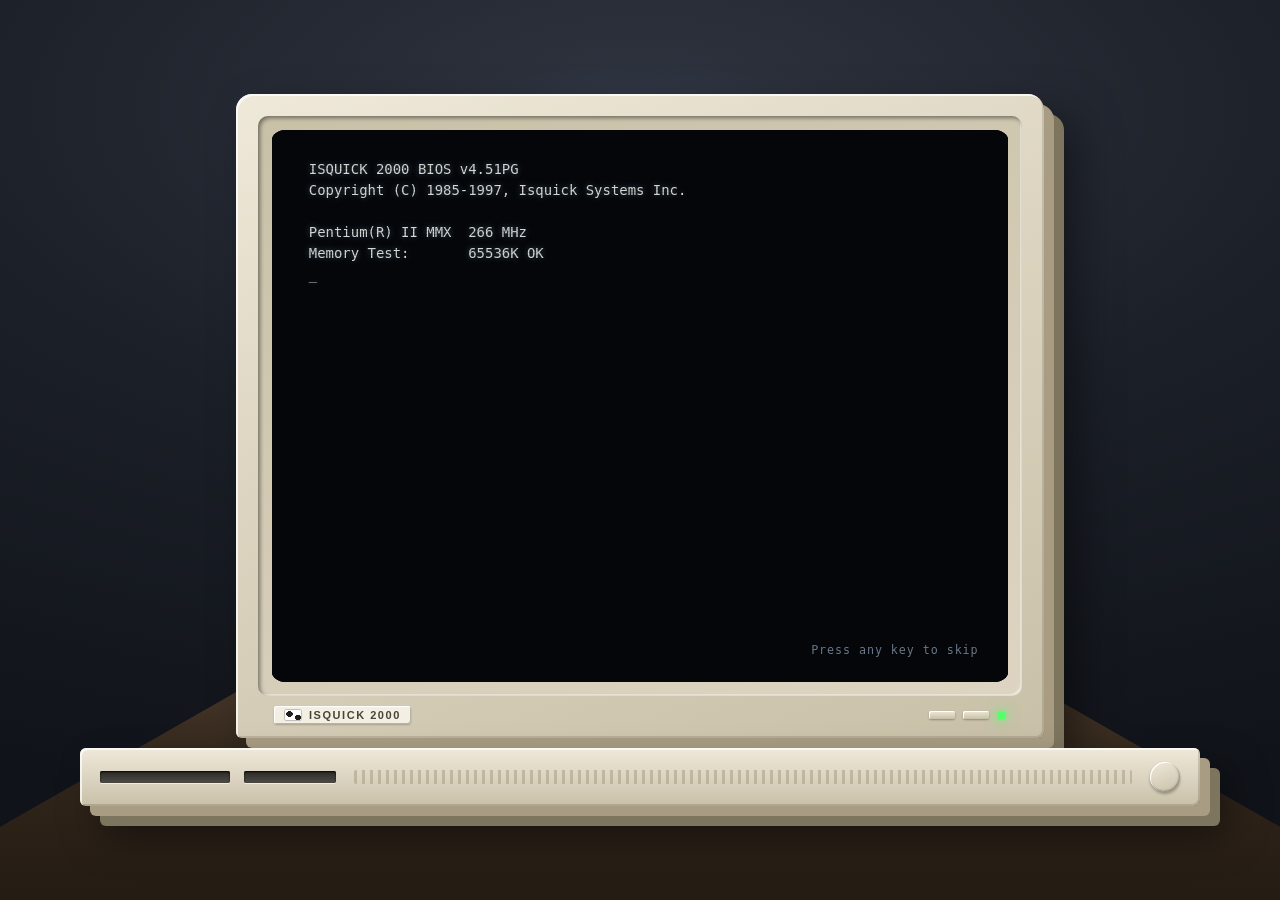
==== index.html @ 5dd4feb3 "Restyle Hampster Dance to match the 1998 GeoCities original Swap the neon stage for a white Times-he" ====
<!DOCTYPE html>
<html lang="en-US">
<head>
<meta charset="UTF-8">
<meta name="viewport" content="width=device-width, initial-scale=1">
<title>David Isquick</title>
<meta name="description" content="David Isquick — product marketing leader across AI, developer platforms, and enterprise SaaS, and founder of Muttgrams. Resume, portfolio, and contact.">

<link rel="canonical" href="https://www.davidisquick.com/" />
<link rel="icon" href="data:image/svg+xml,<svg xmlns='http://www.w3.org/2000/svg' viewBox='0 0 32 32'><rect width='32' height='32' fill='%23008080'/><rect x='4' y='6' width='24' height='16' rx='1' fill='%23ded9ca'/><rect x='6' y='8' width='20' height='12' fill='%232a6fb0'/><rect x='12' y='23' width='8' height='3' fill='%23ded9ca'/></svg>">

<meta property="og:type" content="website" />
<meta property="og:title" content="David Isquick" />
<meta property="og:description" content="Product marketing leader across AI, developer platforms, and enterprise SaaS, and founder of Muttgrams." />
<meta property="og:url" content="https://www.davidisquick.com/" />
<meta property="og:site_name" content="David Isquick" />
<meta property="og:image" content="https://www.davidisquick.com/opengraph.jpg" />
<meta property="og:locale" content="en_US" />

<link rel="stylesheet" href="retro.css">

<script async src="https://www.googletagmanager.com/gtag/js?id=G-Y3Y4WD82JZ"></script>
<script>
  window.dataLayer = window.dataLayer || [];
  function gtag(){dataLayer.push(arguments);}
  gtag('js', new Date());
  gtag('config', 'G-Y3Y4WD82JZ');
</script>
</head>
<body data-page="home">

<h1 class="visually-hidden">David Isquick — product marketing leader</h1>

<noscript>
	<div class="noscript">
		<h2>David Isquick</h2>
		<p>I&#8217;m a product marketing leader working across AI, developer platforms, and enterprise SaaS.
		I&#8217;m currently Principal Product Marketer at <a href="https://mintlify.com">Mintlify</a>.</p>
		<p>I&#8217;m also the founder of Edira LLC and the maker of
		<a href="https://muttgrams.com">Muttgrams</a>, an iOS app that sends you a daily photo from your dog
		and texts you back in their voice &#8212;
		<a href="https://apps.apple.com/us/app/muttgrams/id6759312419">free on the App Store</a>.</p>
		<p><a href="resume.pdf">Read my resume (PDF)</a> &middot; <a href="portfolio.html">See my portfolio</a></p>
		<p>Find me on
			<a href="https://www.linkedin.com/in/davidisquick">LinkedIn</a>,
			<a href="https://github.com/isquick82">GitHub</a>,
			<a href="https://twitter.com/isquick">Twitter</a>, and
			<a href="https://stackoverflow.com/users/1480751/david-isquick">Stack&nbsp;Overflow</a>.</p>
		<p>The interactive version of this site needs JavaScript.</p>
	</div>
</noscript>

<div class="scene">
	<div class="rig">
		<div class="monitor">
			<div class="monitor__bezel">
				<div class="screen">

					<section class="layer boot" id="boot" aria-label="System startup">
						<pre class="boot__text" id="boot-text"></pre>
						<p class="boot__skip">Press any key to skip</p>
					</section>

					<section class="layer splash" id="splash" hidden aria-label="Loading">
						<p class="splash__logo">Isquick<span>96</span></p>
						<p class="splash__sub">Product Marketing Edition</p>
						<div class="splash__bar"><div class="splash__fill" id="splash-fill"></div></div>
					</section>

					<section class="layer desktop" id="desktop" hidden aria-label="Desktop"></section>

					<div class="crt" aria-hidden="true"></div>
				</div>
			</div>

			<div class="monitor__chin">
				<span class="badge"><span class="badge__cow" aria-hidden="true"></span>Isquick 2000</span>
				<span class="knobs" aria-hidden="true">
					<span class="knob"></span>
					<span class="knob"></span>
					<span class="led"></span>
				</span>
			</div>
		</div>

		<div class="case" aria-hidden="true">
			<span class="drives">
				<span class="slot slot--cd"></span>
				<span class="slot slot--floppy"></span>
			</span>
			<span class="vents"></span>
			<span class="power-btn"></span>
		</div>
	</div>
</div>

<!-- ---------- desktop icons ---------- -->
<ul id="icons-source" hidden>
	<li data-icon="computer" data-label="My Computer" data-window="mycomputer"></li>
	<li data-icon="pdf" data-label="Resume.pdf" data-window="resume"></li>
	<li data-icon="case" data-label="Portfolio" data-href="portfolio.html"></li>
	<li data-icon="paw" data-label="Muttgrams" data-window="muttgrams"></li>
	<li data-icon="hamster" data-label="Hampster Dance" data-window="hamsterdance"></li>
	<li data-icon="doc" data-label="About Me" data-window="about"></li>
	<li data-icon="globe" data-label="Find Me Online" data-window="contact"></li>
	<li data-icon="bin" data-label="Recycle Bin" data-window="bin"></li>
</ul>

<!-- ---------- start menu ---------- -->
<ul id="startmenu-source" hidden>
	<li data-icon="pdf" data-label="Resume" data-window="resume"></li>
	<li data-icon="case" data-label="Portfolio" data-href="portfolio.html"></li>
	<li data-icon="paw" data-label="Muttgrams" data-window="muttgrams"></li>
	<li data-icon="hamster" data-label="Hampster Dance" data-window="hamsterdance"></li>
	<li data-icon="doc" data-label="About Me" data-window="about"></li>
	<li data-icon="globe" data-label="Find Me Online" data-window="contact"></li>
	<li data-icon="floppy" data-label="Download Resume (PDF)" data-href="resume.pdf" data-external></li>
	<li data-icon="paw" data-label="Muttgrams (App Store)" data-href="https://apps.apple.com/us/app/muttgrams/id6759312419" data-external></li>
</ul>

<!-- ---------- window contents ---------- -->
<div id="windows-source" hidden>

	<article data-id="about" data-title="About Me" data-icon="doc" data-open
	         data-menu="File|Edit|View|Help" data-status="Ready|1 author"
	         data-w="520" data-h="500" data-x="150" data-y="34">
		<h2>Hi, I&#8217;m David Isquick.</h2>
		<p class="kicker">Product marketing leader</p>
		<p class="lede">I build go-to-market strategy for AI, developer platforms, and enterprise SaaS &#8212;
		positioning, launches, pricing narratives, and the sales motion that carries them.</p>
		<p>Right now I&#8217;m Principal Product Marketer at <a href="https://mintlify.com">Mintlify</a>.
		Before that I led product marketing for Creator and AI at Roblox, built the PMM team at
		<a href="https://www.apollographql.com">Apollo GraphQL</a>, and ran developer and product marketing
		at Optimizely and Facebook.</p>
		<p>I&#8217;m also the founder of Edira LLC, where I built and shipped
		<a href="https://muttgrams.com" target="_blank" rel="noopener">Muttgrams</a> &#8212; an iOS app that
		sends you a daily photo from your dog and texts you back in their voice. Open the Muttgrams icon on
		the desktop for the rest of it.</p>
		<p>Twelve-plus years in, the through line is the same: make technical products legible to the people
		who buy them, and give the team a repeatable way to ship that story.</p>
		<h3>Start here</h3>
		<ul>
			<li><a href="resume.pdf">Resume</a> &#8212; two pages, current as of my move to Mintlify.</li>
			<li><a href="portfolio.html">Portfolio</a> &#8212; the launches and programs behind the bullet points.</li>
			<li><a href="https://apps.apple.com/us/app/muttgrams/id6759312419" target="_blank" rel="noopener">Muttgrams</a>
			&#8212; free on the App Store, and the thing I&#8217;m proudest of shipping alone.</li>
		</ul>
	</article>

	<article data-id="muttgrams" data-title="Muttgrams" data-icon="paw"
	         data-menu="File|Edit|View|Help" data-status="Muttgrams|iOS|Edira LLC"
	         data-w="540" data-h="470" data-x="235" data-y="76">
		<h2>Muttgrams</h2>
		<p class="kicker">Founder &#183; Edira LLC</p>
		<p class="lede">Muttgrams is an iOS app that turns your dog into a text thread. Every day a photo
		&#8220;from&#8221; your pup lands in chat, and whatever you send gets a reply in their voice.</p>
		<div class="toolbar">
			<a class="btn95" href="https://apps.apple.com/us/app/muttgrams/id6759312419" target="_blank" rel="noopener">Download on the App&nbsp;Store</a>
			<a class="btn95" href="https://muttgrams.com" target="_blank" rel="noopener">muttgrams.com</a>
		</div>
		<h3>How it works</h3>
		<ul>
			<li>Add photos of your dog. Your daily Muttgram and the chat replies draw from the pictures you pick.</li>
			<li>Pick their personality &#8212; goofy, chill, sassy, or a mix &#8212; so the messages sound like
			your dog instead of a generic bot.</li>
			<li>Take care of them. Chatting earns treats, toys, and bones you can pass along to your pup.</li>
		</ul>
		<h3>Why I built it</h3>
		<p>Twelve years of marketing other people&#8217;s products left me wanting one of my own end to end,
		so I started Edira LLC and shipped Muttgrams to the App Store in July 2026: the product idea, the app,
		the AI chat, the subscription, and the marketing site. It&#8217;s a Tamagotchi crossed with a chatbot,
		and it is the shortest feedback loop I have ever had between a positioning decision and a real user.</p>
		<p class="note">Free on iPhone and iPad, with an optional Muttgrams Pro subscription.</p>
	</article>

	<article data-id="hamsterdance" data-title="THE HAMPSTER DANCE" data-icon="hamster"
	         data-menu="File|Edit|View|Help" data-status="GeoCities|Heartland/Bluffs/4157|1998"
	         data-w="580" data-h="500" data-x="160" data-y="36" data-plain>
		<div id="hamster-dance" class="hamster-dance" aria-label="The Hampster Dance">
			<div class="hamster-dance__page">
				<h1>THE HAMPSTER DANCE</h1>
				<p class="hamster-dance__rated">SafeSurf Rated All Ages</p>
				<h2>dance the night away</h2>

				<div class="hamster-dance__rows" role="img" aria-label="Rows of dancing cartoon hamsters">
					<p>
						<img src="hampster/anin.gif" alt="HUGO, BRIAN THE HAMSTER, JUSTINA" width="144" height="48"><img src="hampster/anin.gif" alt="TWISTER" width="144" height="48"><img src="hampster/anin.gif" alt="FATTY BOOM BOOM" width="144" height="48">
					</p>
					<p>
						<img src="hampster/hamu.gif" alt="SNOWBALL" width="60" height="70"><img src="hampster/hamu.gif" alt="IZZY" width="60" height="70"><img src="hampster/hamu.gif" alt="BUD" width="60" height="70"><img src="hampster/hamu.gif" alt="QUIRBY" width="60" height="70"><img src="hampster/hamu.gif" alt="TINK" width="60" height="70"><img src="hampster/hamu.gif" alt="NORBY" width="60" height="70"><img src="hampster/hamu.gif" alt="MELONHEAD" width="60" height="70"><img src="hampster/hamu.gif" alt="UNCLE EUGENE" width="60" height="70">
					</p>
					<p>
						<img src="hampster/anin.gif" alt="FIDGET, BONNIE, HENRY HOFFMAN" width="144" height="48"><img src="hampster/anin.gif" alt="BOOTY SCOOTIN, HEIDI" width="144" height="48"><img src="hampster/anin.gif" alt="EVIL FRANSTER" width="144" height="48">
					</p>
					<p>
						<img src="hampster/gerbil.gif" alt="HAMPTON HAMPSTER" width="60" height="70"><img src="hampster/gerbil.gif" alt="WEEZIE" width="60" height="70"><img src="hampster/gerbil.gif" alt="ALEX" width="60" height="70"><img src="hampster/gerbil.gif" alt="KRIS" width="60" height="70"><img src="hampster/gerbil.gif" alt="GUSGUS" width="60" height="70"><img src="hampster/gerbil.gif" alt="GEORGE THE TILTED HAMSTER" width="60" height="70"><img src="hampster/gerbil.gif" alt="SHUSHU" width="60" height="70"><img src="hampster/gerbil.gif" alt="LINKY" width="60" height="70">
					</p>
					<p>
						<img src="hampster/anin.gif" alt="SIR HAMLET, OLGA" width="144" height="48"><img src="hampster/anin.gif" alt="PIGGIE" width="144" height="48"><img src="hampster/anin.gif" alt="RATBOY" width="144" height="48">
					</p>
					<p>
						<img src="hampster/hamwalk.gif" alt="TINKY" width="53" height="74"><img src="hampster/hamwalk.gif" alt="KATIE" width="53" height="74"><img src="hampster/hamwalk.gif" alt="BUBBA" width="53" height="74"><img src="hampster/hamwalk.gif" alt="ERLINE the GRAMMIE HAMSTER" width="53" height="74"><img src="hampster/hamwalk.gif" alt="THUNDERFOOT" width="53" height="74"><img src="hampster/hamwalk.gif" alt="" width="53" height="74"><img src="hampster/hamwalk.gif" alt="" width="53" height="74"><img src="hampster/hamwalk.gif" alt="" width="53" height="74"><img src="hampster/hamwalk.gif" alt="" width="53" height="74">
					</p>
					<p>
						<img src="hampster/anin.gif" alt="MONET, the WONDER BIRD" width="144" height="48"><img src="hampster/anin.gif" alt="" width="144" height="48"><img src="hampster/anin.gif" alt="" width="144" height="48">
					</p>
					<p>
						<img src="hampster/hamu.gif" alt="HUEY" width="60" height="70"><img src="hampster/hamu.gif" alt="SHARON" width="60" height="70"><img src="hampster/hamu.gif" alt="PHYLLIS" width="60" height="70"><img src="hampster/hamu.gif" alt="" width="60" height="70"><img src="hampster/hamu.gif" alt="" width="60" height="70"><img src="hampster/hamu.gif" alt="" width="60" height="70"><img src="hampster/hamu.gif" alt="" width="60" height="70"><img src="hampster/hamu.gif" alt="" width="60" height="70">
					</p>
					<p>
						<img src="hampster/gerbil.gif" alt="HARVEY THE HAMSTER" width="60" height="70"><img src="hampster/gerbil.gif" alt="JONAN THE BARBARIAN" width="60" height="70"><img src="hampster/gerbil.gif" alt="LYNN W.(THE EDITOR)" width="60" height="70"><img src="hampster/gerbil.gif" alt="" width="60" height="70"><img src="hampster/gerbil.gif" alt="" width="60" height="70"><img src="hampster/gerbil.gif" alt="" width="60" height="70"><img src="hampster/gerbil.gif" alt="" width="60" height="70"><img src="hampster/gerbil.gif" alt="" width="60" height="70">
					</p>
				</div>

				<p class="hamster-dance__footer">
					dedodedo.wav &#183; 14-Aug-97 &#183; 24K<br>
					<span>Tribute to Deidre LaCarte&#8217;s 1998 original. Music here is a homemade whistle loop, not the original track.</span>
				</p>
			</div>
			<div class="hamster-dance__controls">
				<button class="btn95" type="button" data-hamster="music" aria-pressed="false">&#9835; Music: Off</button>
			</div>
		</div>
	</article>

	<article data-id="resume" data-title="Resume.pdf" data-icon="pdf"
	         data-menu="File|View|Help" data-status="resume.pdf|2 pages|PDF"
	         data-w="680" data-h="560" data-x="200" data-y="46">
		<h2>Resume</h2>
		<div class="toolbar">
			<a class="btn95" href="resume.pdf" download>Download PDF</a>
			<a class="btn95" href="resume.pdf" target="_blank" rel="noopener">Open in new tab</a>
		</div>
		<iframe class="pdf-frame" src="resume.pdf#view=FitH" title="David Isquick resume, PDF preview"></iframe>
		<p class="note">Preview not loading? <a href="resume.pdf">Open the PDF directly</a>.
		Two pages: experience at Mintlify, Roblox, Apollo GraphQL, Optimizely, Facebook, and Samsung Austin
		Semiconductor, plus education and skills.</p>
	</article>

	<article data-id="contact" data-title="Find Me Online" data-icon="globe"
	         data-menu="File|Edit|Go|Help" data-status="4 shortcuts|Connected"
	         data-w="440" data-h="380" data-x="290" data-y="120">
		<h2>Find Me Online</h2>
		<p>Happy to talk positioning, developer marketing, or how to make an AI launch land.</p>
		<ul class="files">
			<li>
				<svg viewBox="0 0 32 32" aria-hidden="true"><use href="#i-mail"/></svg>
				<div>
					<h3><a href="mailto:david.isquick@gmail.com">david.isquick@gmail.com</a></h3>
					<p class="meta">Email</p>
				</div>
			</li>
			<li>
				<svg viewBox="0 0 32 32" aria-hidden="true"><use href="#i-globe"/></svg>
				<div>
					<h3><a href="https://www.linkedin.com/in/davidisquick" target="_blank" rel="noopener">linkedin.com/in/davidisquick</a></h3>
					<p class="meta">LinkedIn</p>
				</div>
			</li>
			<li>
				<svg viewBox="0 0 32 32" aria-hidden="true"><use href="#i-globe"/></svg>
				<div>
					<h3><a href="https://github.com/isquick82" target="_blank" rel="noopener">github.com/isquick82</a></h3>
					<p class="meta">GitHub</p>
				</div>
			</li>
			<li>
				<svg viewBox="0 0 32 32" aria-hidden="true"><use href="#i-globe"/></svg>
				<div>
					<h3><a href="https://twitter.com/isquick" target="_blank" rel="noopener">twitter.com/isquick</a></h3>
					<p class="meta">Twitter</p>
				</div>
			</li>
			<li>
				<svg viewBox="0 0 32 32" aria-hidden="true"><use href="#i-globe"/></svg>
				<div>
					<h3><a href="https://stackoverflow.com/users/1480751/david-isquick" target="_blank" rel="noopener">Stack Overflow</a></h3>
					<p class="meta">Stack Overflow</p>
				</div>
			</li>
		</ul>
	</article>

	<article data-id="mycomputer" data-title="My Computer" data-icon="computer"
	         data-menu="File|Edit|View|Help" data-status="3 objects|Isquick 2000"
	         data-w="470" data-h="340" data-x="330" data-y="180">
		<h2>My Computer</h2>
		<ul class="files">
			<li>
				<svg viewBox="0 0 32 32" aria-hidden="true"><use href="#i-floppy"/></svg>
				<div>
					<h3>3&frac12; Floppy (A:)</h3>
					<p class="meta">1.44 MB &middot; 1 file</p>
					<p><a href="resume.pdf">resume_FINAL_v2_reallyfinal.pdf</a></p>
				</div>
			</li>
			<li>
				<svg viewBox="0 0 32 32" aria-hidden="true"><use href="#i-case"/></svg>
				<div>
					<h3>Isquick (C:)</h3>
					<p class="meta">1.6 GB &middot; 2 folders</p>
					<p><a href="portfolio.html">Portfolio</a> &middot; <a href="resume.pdf">Documents</a></p>
				</div>
			</li>
			<li>
				<svg viewBox="0 0 32 32" aria-hidden="true"><use href="#i-computer"/></svg>
				<div>
					<h3>CD-ROM (D:)</h3>
					<p class="meta">24X &middot; No disc inserted</p>
					<p>Please insert a launch plan and try again.</p>
				</div>
			</li>
		</ul>
	</article>

	<article data-id="bin" data-title="Recycle Bin" data-icon="bin"
	         data-menu="File|Edit|View|Help" data-status="3 objects|Nothing of value"
	         data-w="420" data-h="300" data-x="400" data-y="240">
		<h2>Recycle Bin</h2>
		<ul class="files">
			<li>
				<svg viewBox="0 0 32 32" aria-hidden="true"><use href="#i-doc"/></svg>
				<div><h3>synergy_messaging_v14.doc</h3><p class="meta">Deleted &middot; no survivors</p></div>
			</li>
			<li>
				<svg viewBox="0 0 32 32" aria-hidden="true"><use href="#i-doc"/></svg>
				<div><h3>we_are_the_leading_platform.ppt</h3><p class="meta">Deleted &middot; said nothing</p></div>
			</li>
			<li>
				<svg viewBox="0 0 32 32" aria-hidden="true"><use href="#i-doc"/></svg>
				<div><h3>launch_tiering_argument.eml</h3><p class="meta">Resolved &middot; see Portfolio</p></div>
			</li>
		</ul>
	</article>

</div>

<script src="desktop.js"></script>
</body>
</html>
---- retro.css ----
/* ==========================================================================
   Retro desktop shell — a mid-90s beige tower + CRT, rendered in 2.5D.
   The screen surface itself is never 3D-transformed so pointer math for
   window dragging stays exact.
   ========================================================================== */

:root {
	--beige-1: #efe9da;
	--beige-2: #ddd5c1;
	--beige-3: #c9c0a8;
	--beige-4: #a89d83;
	--beige-5: #7e755f;
	--beige-6: #57503f;

	--face: #c3c7cb;
	--face-lt: #dfe3e6;
	--face-hi: #ffffff;
	--face-sh: #878b8f;
	--face-dk: #000000;

	--title-a: #000082;
	--title-b: #1084d0;
	--title-ia: #7b7b7b;
	--title-ib: #b4b4b4;

	--teal: #008080;
	--selection: #000082;

	--ui-font: Tahoma, "Segoe UI", Verdana, Geneva, sans-serif;
	--mono-font: "Lucida Console", "Cascadia Mono", "DejaVu Sans Mono", monospace;

	--taskbar-h: 34px;
}

* { box-sizing: border-box; }

/* several components set display explicitly, which would otherwise win */
[hidden] { display: none !important; }

html, body {
	height: 100%;
}

body {
	margin: 0;
	background: #14161c;
	font-family: var(--ui-font);
	color: #111;
	overflow: hidden;
}

/* ---------- the room ------------------------------------------------------ */

.scene {
	position: relative;
	height: 100%;
	display: grid;
	place-items: center;
	padding: 2vh 2vw;
	background:
		radial-gradient(120% 80% at 50% 12%, #2f3440 0%, #1b1f27 48%, #101319 100%);
	overflow: hidden;
}

/* warm CRT bloom thrown back onto the wall */
.scene::before {
	content: "";
	position: absolute;
	left: 50%;
	top: 38%;
	width: 120vmin;
	height: 90vmin;
	transform: translate(-50%, -50%);
	background: radial-gradient(closest-side, rgba(120, 190, 255, 0.16), transparent 70%);
	pointer-events: none;
}

/* desk plane, receding for a bit of depth */
.scene::after {
	content: "";
	position: absolute;
	inset: auto 0 0 0;
	height: 26vh;
	background:
		linear-gradient(180deg, #4a3a2b 0%, #33271c 40%, #241b13 100%);
	clip-path: polygon(-10% 100%, 110% 100%, 78% 0%, 22% 0%);
	pointer-events: none;
}

.rig {
	position: relative;
	z-index: 1;
	display: flex;
	flex-direction: column;
	align-items: center;
}

/* ---------- monitor ------------------------------------------------------- */

.monitor {
	position: relative;
	width: min(92vw, 1020px, calc((84vh - 150px) * 4 / 3));
	min-width: 280px;
	padding: 22px 22px 0;
	border-radius: 16px 16px 6px 6px;
	background:
		linear-gradient(160deg, var(--beige-1) 0%, var(--beige-2) 42%, var(--beige-3) 100%);
	/* stepped solid offsets read as an extruded slab rather than a flat shadow */
	box-shadow:
		inset 2px 2px 0 rgba(255, 255, 255, 0.75),
		inset -2px -2px 0 rgba(0, 0, 0, 0.12),
		10px 10px 0 var(--beige-4),
		20px 20px 0 var(--beige-5),
		26px 26px 48px rgba(0, 0, 0, 0.55);
}

.monitor__bezel {
	position: relative;
	padding: 14px;
	border-radius: 10px;
	background: linear-gradient(160deg, var(--beige-3), var(--beige-2));
	box-shadow:
		inset 2px 2px 4px rgba(0, 0, 0, 0.45),
		inset -2px -2px 0 rgba(255, 255, 255, 0.5);
}

/* ---------- screen -------------------------------------------------------- */

.screen {
	position: relative;
	aspect-ratio: 4 / 3;
	border-radius: 14px / 10px;
	background: #05070a;
	overflow: hidden;
	box-shadow:
		inset 0 0 14px rgba(0, 0, 0, 0.95),
		inset 0 0 60px rgba(0, 0, 0, 0.7);
}

.layer {
	position: absolute;
	inset: 0;
}

.layer[hidden] { display: none; }

/* glass: scanlines, curvature vignette, glare */
.crt {
	position: absolute;
	inset: 0;
	pointer-events: none;
	z-index: 60;
	border-radius: inherit;
	background:
		linear-gradient(120deg, rgba(255, 255, 255, 0.11) 0%, rgba(255, 255, 255, 0.04) 22%, transparent 46%),
		repeating-linear-gradient(0deg, rgba(0, 0, 0, 0.16) 0 1px, transparent 1px 3px),
		radial-gradient(130% 120% at 50% 50%, transparent 58%, rgba(0, 0, 0, 0.55) 100%);
	mix-blend-mode: multiply;
	opacity: 0.85;
}

.crt::after {
	content: "";
	position: absolute;
	inset: 0;
	background: rgba(150, 220, 255, 0.05);
	animation: flicker 5.5s steps(2, end) infinite;
}

@keyframes flicker {
	0%, 96%, 100% { opacity: 0.35; }
	97% { opacity: 0.9; }
	98% { opacity: 0.2; }
}

/* ---------- monitor chin + case ------------------------------------------- */

.monitor__chin {
	display: flex;
	align-items: center;
	justify-content: space-between;
	gap: 12px;
	padding: 10px 16px 14px;
}

.badge {
	display: inline-flex;
	align-items: center;
	gap: 7px;
	padding: 3px 10px;
	border-radius: 3px;
	background: #f3efe3;
	box-shadow: inset 1px 1px 0 #fff, inset -1px -1px 0 rgba(0, 0, 0, 0.25), 0 1px 2px rgba(0, 0, 0, 0.2);
	font-size: 11px;
	font-weight: 700;
	letter-spacing: 0.14em;
	color: #4a4436;
	text-transform: uppercase;
}

/* the cow-spot nod */
.badge__cow {
	width: 18px;
	height: 12px;
	border-radius: 2px;
	background:
		radial-gradient(closest-side, #221f1a 96%, transparent) 2px 2px / 7px 6px no-repeat,
		radial-gradient(closest-side, #221f1a 96%, transparent) 11px 6px / 6px 5px no-repeat,
		#fff;
	box-shadow: inset 0 0 0 1px rgba(0, 0, 0, 0.25);
}

.knobs {
	display: flex;
	align-items: center;
	gap: 8px;
}

.knob {
	width: 26px;
	height: 8px;
	border-radius: 2px;
	background: linear-gradient(180deg, var(--beige-1), var(--beige-3));
	box-shadow: inset 1px 1px 0 #fff, 0 1px 2px rgba(0, 0, 0, 0.3);
}

.led {
	width: 9px;
	height: 9px;
	border-radius: 50%;
	background: #1d3b1f;
	box-shadow: inset 0 0 2px #000;
}

body.is-on .led {
	background: #56ff6a;
	box-shadow: 0 0 8px #56ff6a, 0 0 18px rgba(86, 255, 106, 0.55);
}

.case {
	position: relative;
	width: min(96vw, 1120px);
	margin-top: 10px;
	padding: 14px 20px;
	display: flex;
	align-items: center;
	justify-content: space-between;
	gap: 18px;
	border-radius: 6px;
	background: linear-gradient(180deg, var(--beige-1), var(--beige-3));
	box-shadow:
		inset 2px 2px 0 rgba(255, 255, 255, 0.7),
		inset -2px -2px 0 rgba(0, 0, 0, 0.14),
		10px 10px 0 var(--beige-4),
		20px 20px 0 var(--beige-5),
		24px 26px 42px rgba(0, 0, 0, 0.55);
}

.drives {
	display: flex;
	align-items: center;
	gap: 14px;
}

.slot {
	height: 12px;
	border-radius: 2px;
	background: linear-gradient(180deg, #2b2a26, #4d4b44);
	box-shadow: inset 0 1px 2px rgba(0, 0, 0, 0.9), 0 1px 0 rgba(255, 255, 255, 0.6);
}

.slot--floppy { width: 92px; }
.slot--cd { width: 130px; }

.vents {
	flex: 1;
	height: 14px;
	border-radius: 2px;
	background: repeating-linear-gradient(90deg, var(--beige-4) 0 3px, transparent 3px 8px);
	opacity: 0.55;
}

.power-btn {
	width: 30px;
	height: 30px;
	border-radius: 50%;
	background: linear-gradient(160deg, var(--beige-1), var(--beige-3));
	box-shadow: inset 1px 1px 0 #fff, inset -1px -1px 2px rgba(0, 0, 0, 0.35), 0 2px 3px rgba(0, 0, 0, 0.3);
}

/* ==========================================================================
   Boot / POST
   ========================================================================== */

.boot {
	padding: 4% 5%;
	background: #04060a;
	color: #d6d9d2;
	font-family: var(--mono-font);
	font-size: clamp(9px, 1.55vmin, 16px);
	line-height: 1.5;
	z-index: 10;
}

.boot__text {
	margin: 0;
	white-space: pre-wrap;
	text-shadow: 0 0 6px rgba(190, 220, 255, 0.4);
}

.boot__text::after {
	content: "_";
	animation: blink 1s steps(1, end) infinite;
}

@keyframes blink { 50% { opacity: 0; } }

.boot__skip {
	position: absolute;
	right: 4%;
	bottom: 4%;
	margin: 0;
	color: #6d7b8d;
	font-size: clamp(8px, 1.3vmin, 13px);
	letter-spacing: 0.08em;
}

/* ---------- splash -------------------------------------------------------- */

.splash {
	display: grid;
	place-content: center;
	gap: 26px;
	justify-items: center;
	background: linear-gradient(170deg, #1f7ec4 0%, #0b4f8a 55%, #062f57 100%);
	color: #fff;
	z-index: 10;
}

.splash__logo {
	font-size: clamp(22px, 5.4vmin, 58px);
	font-weight: 800;
	letter-spacing: 0.06em;
	text-shadow: 3px 3px 0 rgba(0, 0, 0, 0.35);
}

.splash__logo span { color: #ffd34d; }

.splash__sub {
	margin: -14px 0 0;
	font-size: clamp(9px, 1.7vmin, 15px);
	letter-spacing: 0.34em;
	text-transform: uppercase;
	opacity: 0.85;
}

.splash__bar {
	width: clamp(140px, 36vmin, 330px);
	height: 16px;
	padding: 2px;
	background: #0a2a48;
	box-shadow: inset 1px 1px 0 #000, inset -1px -1px 0 rgba(255, 255, 255, 0.35);
}

.splash__fill {
	height: 100%;
	width: 0;
	background: repeating-linear-gradient(90deg, #ffd34d 0 10px, transparent 10px 13px);
	transition: width 0.22s linear;
}

/* ==========================================================================
   Desktop
   ========================================================================== */

.desktop {
	z-index: 20;
	background: var(--teal);
	font-size: 12px;
	user-select: none;
}

.desktop__area {
	position: absolute;
	inset: 0 0 var(--taskbar-h) 0;
	overflow: hidden;
}

/* ---------- icons --------------------------------------------------------- */

.icons {
	position: absolute;
	inset: 10px auto 10px 10px;
	margin: 0;
	padding: 0;
	list-style: none;
	display: grid;
	grid-auto-flow: column;
	grid-template-rows: repeat(auto-fill, 88px);
	gap: 4px 10px;
	align-content: start;
}

.icon {
	width: 86px;
	display: grid;
	justify-items: center;
	gap: 5px;
	padding: 5px 3px;
	border: 1px dotted transparent;
	background: none;
	color: #fff;
	font: inherit;
	text-align: center;
	cursor: default;
	text-decoration: none;
}

.icon svg {
	width: 34px;
	height: 34px;
	filter: drop-shadow(1px 1px 0 rgba(0, 0, 0, 0.45));
}

.icon__label {
	padding: 1px 3px;
	line-height: 1.25;
	text-shadow: 1px 1px 1px rgba(0, 0, 0, 0.7);
	word-break: break-word;
}

.icon.is-selected .icon__label {
	background: var(--selection);
	text-shadow: none;
}

.icon.is-selected {
	border-color: rgba(255, 255, 255, 0.85);
}

.icon:focus-visible {
	outline: 2px solid #fff;
	outline-offset: -2px;
}

/* ---------- windows ------------------------------------------------------- */

.win {
	position: absolute;
	display: flex;
	flex-direction: column;
	min-width: 220px;
	min-height: 120px;
	padding: 3px;
	background: var(--face);
	box-shadow:
		inset -1px -1px 0 var(--face-dk),
		inset 1px 1px 0 var(--face-hi),
		inset -2px -2px 0 var(--face-sh),
		inset 2px 2px 0 var(--face-lt),
		2px 2px 6px rgba(0, 0, 0, 0.4);
}

.win[hidden] { display: none; }

.win.is-max {
	inset: 0 !important;
	width: auto !important;
	height: auto !important;
}

.win__bar {
	display: flex;
	align-items: center;
	gap: 6px;
	padding: 3px 3px 3px 4px;
	background: linear-gradient(90deg, var(--title-ia), var(--title-ib));
	color: #d8d8d8;
	cursor: default;
}

.win.is-active .win__bar {
	background: linear-gradient(90deg, var(--title-a), var(--title-b));
	color: #fff;
}

.win__bar svg { width: 16px; height: 16px; flex: none; }

.win__title {
	flex: 1;
	font-size: 12px;
	font-weight: 700;
	white-space: nowrap;
	overflow: hidden;
	text-overflow: ellipsis;
}

.win__btns { display: flex; gap: 2px; }

.btn95 {
	display: grid;
	place-items: center;
	min-width: 18px;
	height: 18px;
	padding: 0 4px;
	border: 0;
	background: var(--face);
	box-shadow:
		inset -1px -1px 0 var(--face-dk),
		inset 1px 1px 0 var(--face-hi),
		inset -2px -2px 0 var(--face-sh),
		inset 2px 2px 0 var(--face-lt);
	color: #000;
	font: 700 11px/1 var(--ui-font);
	cursor: pointer;
}

.btn95:active,
.btn95[aria-expanded="true"] {
	box-shadow:
		inset 1px 1px 0 var(--face-dk),
		inset -1px -1px 0 var(--face-hi),
		inset 2px 2px 0 var(--face-sh),
		inset -2px -2px 0 var(--face-lt);
	padding: 1px 3px 0 5px;
}

.btn95:focus-visible { outline: 1px dotted #000; outline-offset: -4px; }

.win__menu {
	display: flex;
	gap: 14px;
	padding: 2px 6px;
	font-size: 12px;
	color: #000;
}

.win__menu span { cursor: default; }
.win__menu span::first-letter { text-decoration: underline; }

.win__body {
	flex: 1;
	margin: 2px;
	padding: 14px 16px;
	background: #fff;
	box-shadow:
		inset 1px 1px 0 var(--face-sh),
		inset -1px -1px 0 var(--face-hi),
		inset 2px 2px 0 var(--face-dk),
		inset -2px -2px 0 var(--face-lt);
	overflow: auto;
	user-select: text;
	font-size: 13px;
	line-height: 1.55;
	color: #101010;
}

.win__body--plain {
	background: var(--face);
	box-shadow: none;
	padding: 10px;
}

.win__status {
	display: flex;
	gap: 4px;
	margin: 0 2px 1px;
	font-size: 11px;
	color: #222;
}

.win__status span {
	padding: 2px 6px;
	box-shadow: inset 1px 1px 0 var(--face-sh), inset -1px -1px 0 var(--face-hi);
}

.win__status span:first-child { flex: 1; }

/* ---------- content typography ------------------------------------------- */

.win__body h2 {
	margin: 0 0 4px;
	font-size: 17px;
	letter-spacing: 0.01em;
}

.win__body h3 {
	margin: 18px 0 4px;
	font-size: 13px;
	text-transform: uppercase;
	letter-spacing: 0.09em;
	color: #000082;
}

.win__body p { margin: 0 0 10px; }
.win__body ul { margin: 0 0 10px; padding-left: 20px; }
.win__body li { margin-bottom: 4px; }

.win__body a { color: #0000c8; }
.win__body a:hover { color: #cc523e; }

.lede {
	font-size: 13px;
	color: #333;
}

.kicker {
	margin: 0 0 12px;
	font-size: 11px;
	letter-spacing: 0.12em;
	text-transform: uppercase;
	color: #6a6a6a;
}

.toolbar {
	display: flex;
	flex-wrap: wrap;
	gap: 8px;
	align-items: center;
	margin-bottom: 12px;
	padding-bottom: 12px;
	border-bottom: 1px solid #d5d5d5;
}

a.btn95 {
	min-height: 24px;
	padding: 0 12px;
	color: #000;
	text-decoration: none;
	font-weight: 400;
	font-size: 12px;
}

a.btn95:hover { color: #000; }

/* ---------- hamster dance (GeoCities tribute) ---------------------------- */

.win__body--plain:has(.hamster-dance) {
	display: flex;
	flex-direction: column;
	padding: 0;
	overflow: hidden;
}

.hamster-dance {
	display: flex;
	flex-direction: column;
	flex: 1 1 auto;
	min-height: 0;
	height: 100%;
	background: #fff;
	color: #000;
	font-family: "Times New Roman", Times, serif;
}

.hamster-dance__page {
	flex: 1 1 auto;
	min-height: 0;
	padding: 12px 14px 8px;
	overflow: auto;
	text-align: center;
}

.hamster-dance__page h1 {
	margin: 0 0 4px;
	font-size: 28px;
	font-weight: bold;
	letter-spacing: 0;
	text-transform: none;
	color: #000;
}

.hamster-dance__page h2 {
	margin: 0 0 12px;
	font-size: 16px;
	font-weight: bold;
	font-style: italic;
	letter-spacing: 0;
	text-transform: none;
	color: #000;
}

.hamster-dance__rated {
	margin: 0 0 2px;
	font-family: Tahoma, "MS Sans Serif", sans-serif;
	font-size: 10px;
	color: #333;
}

.hamster-dance__rows {
	line-height: 0;
}

.hamster-dance__rows p {
	margin: 0 0 2px;
	line-height: 0;
}

.hamster-dance__rows img {
	display: inline-block;
	vertical-align: bottom;
	image-rendering: pixelated;
	image-rendering: crisp-edges;
}

.hamster-dance__footer {
	margin: 14px 0 4px;
	font-family: Tahoma, "MS Sans Serif", sans-serif;
	font-size: 11px;
	line-height: 1.45;
	color: #222;
	text-align: center;
}

.hamster-dance__footer span {
	display: block;
	margin-top: 6px;
	color: #555;
}

.hamster-dance__controls {
	flex: none;
	display: flex;
	gap: 8px;
	align-items: center;
	justify-content: center;
	padding: 6px 8px;
	border-top: 1px solid #808080;
	background: var(--face);
	font-family: Tahoma, "MS Sans Serif", sans-serif;
}

.pdf-frame {
	width: 100%;
	height: min(560px, 60vh);
	border: 0;
	background: #7a7a7a;
	box-shadow: inset 0 0 0 1px #9b9b9b;
}

.note {
	margin: 10px 0 0;
	font-size: 11.5px;
	color: #666;
}

/* file-list rows, used by folders */
.files {
	margin: 0;
	padding: 0;
	list-style: none;
}

.files li {
	display: flex;
	gap: 12px;
	padding: 10px 0;
	border-bottom: 1px solid #e4e4e4;
	margin: 0;
}

.files li:last-child { border-bottom: 0; }

.files svg { width: 28px; height: 28px; flex: none; margin-top: 2px; }

.files h3 { margin: 0 0 2px; color: #000; text-transform: none; letter-spacing: 0; font-size: 14px; }

.files .meta {
	margin: 0 0 6px;
	font-size: 11px;
	letter-spacing: 0.06em;
	text-transform: uppercase;
	color: #7a7a7a;
}

.files p { margin: 0 0 6px; }

.tags { display: flex; flex-wrap: wrap; gap: 5px; }

.tag {
	padding: 1px 7px;
	background: var(--face);
	box-shadow: inset -1px -1px 0 var(--face-sh), inset 1px 1px 0 var(--face-hi);
	font-size: 11px;
	color: #202020;
}

/* ---------- taskbar ------------------------------------------------------- */

.taskbar {
	position: absolute;
	inset: auto 0 0 0;
	height: var(--taskbar-h);
	display: flex;
	align-items: center;
	gap: 4px;
	padding: 3px 4px;
	background: var(--face);
	box-shadow: inset 0 1px 0 var(--face-hi), inset 0 2px 0 var(--face-lt);
	z-index: 40;
}

.start {
	display: flex;
	align-items: center;
	gap: 5px;
	height: 26px;
	padding: 0 8px 0 5px;
	font-weight: 700;
	font-size: 12.5px;
}

.start svg { width: 18px; height: 18px; }

.tasks {
	flex: 1;
	display: flex;
	gap: 3px;
	overflow: hidden;
	margin-left: 4px;
}

.task {
	display: flex;
	align-items: center;
	gap: 5px;
	height: 26px;
	min-width: 0;
	max-width: 168px;
	padding: 0 9px;
	font-size: 12px;
	font-weight: 400;
	justify-content: flex-start;
}

.task span {
	overflow: hidden;
	text-overflow: ellipsis;
	white-space: nowrap;
}

.task svg { width: 15px; height: 15px; flex: none; }

.task.is-active {
	box-shadow:
		inset 1px 1px 0 var(--face-dk),
		inset -1px -1px 0 var(--face-hi),
		inset 2px 2px 0 var(--face-sh),
		inset -2px -2px 0 var(--face-lt);
	background-image: repeating-conic-gradient(var(--face-lt) 0% 25%, var(--face) 0% 50%);
	background-size: 4px 4px;
	font-weight: 700;
}

.tray {
	display: flex;
	align-items: center;
	gap: 8px;
	height: 26px;
	padding: 0 10px;
	box-shadow: inset 1px 1px 0 var(--face-sh), inset -1px -1px 0 var(--face-hi);
	font-size: 12px;
	font-variant-numeric: tabular-nums;
}

/* ---------- start menu ---------------------------------------------------- */

.startmenu {
	position: absolute;
	left: 4px;
	bottom: calc(var(--taskbar-h) + 2px);
	z-index: 50;
	display: flex;
	width: 236px;
	padding: 3px;
	background: var(--face);
	box-shadow:
		inset -1px -1px 0 var(--face-dk),
		inset 1px 1px 0 var(--face-hi),
		inset -2px -2px 0 var(--face-sh),
		inset 2px 2px 0 var(--face-lt),
		3px 3px 8px rgba(0, 0, 0, 0.45);
}

.startmenu[hidden] { display: none; }

.startmenu__rail {
	width: 26px;
	flex: none;
	display: flex;
	align-items: flex-end;
	justify-content: center;
	overflow: hidden;
	background: linear-gradient(180deg, #000082, #1084d0);
	color: #fff;
}

.startmenu__rail b {
	display: block;
	transform: rotate(180deg);
	writing-mode: vertical-rl;
	padding: 10px 4px;
	font-size: 15px;
	letter-spacing: 0.08em;
	line-height: 1;
}

.startmenu__rail b i { font-style: normal; color: #ffd34d; }

.startmenu ul {
	flex: 1;
	margin: 0;
	padding: 2px;
	list-style: none;
}

.startmenu li + li.sep {
	margin: 3px 2px;
	border-top: 1px solid var(--face-sh);
	border-bottom: 1px solid var(--face-hi);
	height: 0;
	padding: 0;
}

.startmenu button,
.startmenu a {
	display: flex;
	align-items: center;
	gap: 9px;
	width: 100%;
	padding: 6px 8px;
	border: 0;
	background: none;
	color: #000;
	font: 13px/1.2 var(--ui-font);
	text-align: left;
	text-decoration: none;
	cursor: default;
}

.startmenu svg { width: 22px; height: 22px; flex: none; }

.startmenu button:hover,
.startmenu a:hover,
.startmenu button:focus-visible,
.startmenu a:focus-visible {
	background: var(--selection);
	color: #fff;
	outline: none;
}

/* ==========================================================================
   Responsive + motion + no-JS
   ========================================================================== */

/* On small screens windows fill the desktop, so dragging is unnecessary. */
body.is-compact .icons {
	grid-template-rows: repeat(auto-fill, 74px);
	inset: 6px auto 6px 6px;
}

body.is-compact .icon { width: 72px; font-size: 11px; }
body.is-compact .icon svg { width: 28px; height: 28px; }
body.is-compact .win__bar { cursor: default; }

/*
 * Start menu is nearly as tall as the CRT desktop on phones. Without a
 * height cap its top (and the blue Isquick rail) gets clipped by
 * .screen { overflow: hidden; border-radius: … }.
 */
body.is-compact .startmenu {
	left: 4px;
	width: min(236px, calc(100% - 10px));
	max-height: calc(100% - var(--taskbar-h) - 14px);
	overflow: hidden;
}

body.is-compact .startmenu ul {
	min-height: 0;
	overflow-x: hidden;
	overflow-y: auto;
}

body.is-compact .startmenu button,
body.is-compact .startmenu a {
	gap: 7px;
	padding: 4px 7px;
	font-size: 12px;
}

body.is-compact .startmenu svg { width: 18px; height: 18px; }

body.is-compact .startmenu__rail { width: 22px; }

body.is-compact .startmenu__rail b {
	padding: 8px 2px;
	font-size: 12px;
	letter-spacing: 0.06em;
}

@media (max-width: 720px) {
	.case { padding: 10px 12px; }
	.slot--cd { display: none; }
	.monitor { padding: 12px 12px 0; border-radius: 12px 12px 4px 4px; }
	.monitor__bezel { padding: 8px; }
	.monitor__chin { padding: 8px 10px 10px; }
	.badge { font-size: 9px; padding: 2px 7px; }
}

@media (prefers-reduced-motion: reduce) {
	.crt::after { animation: none; }
	.boot__text::after { animation: none; }
	.splash__fill { transition: none; }
}

.noscript {
	position: relative;
	z-index: 100;
	max-width: 640px;
	margin: 8vh auto;
	padding: 28px 32px;
	background: #fff;
	font-size: 15px;
	line-height: 1.6;
}

.noscript a { color: #cc523e; }

.visually-hidden {
	position: absolute;
	width: 1px;
	height: 1px;
	margin: -1px;
	padding: 0;
	overflow: hidden;
	clip: rect(0 0 0 0);
	white-space: nowrap;
	border: 0;
}
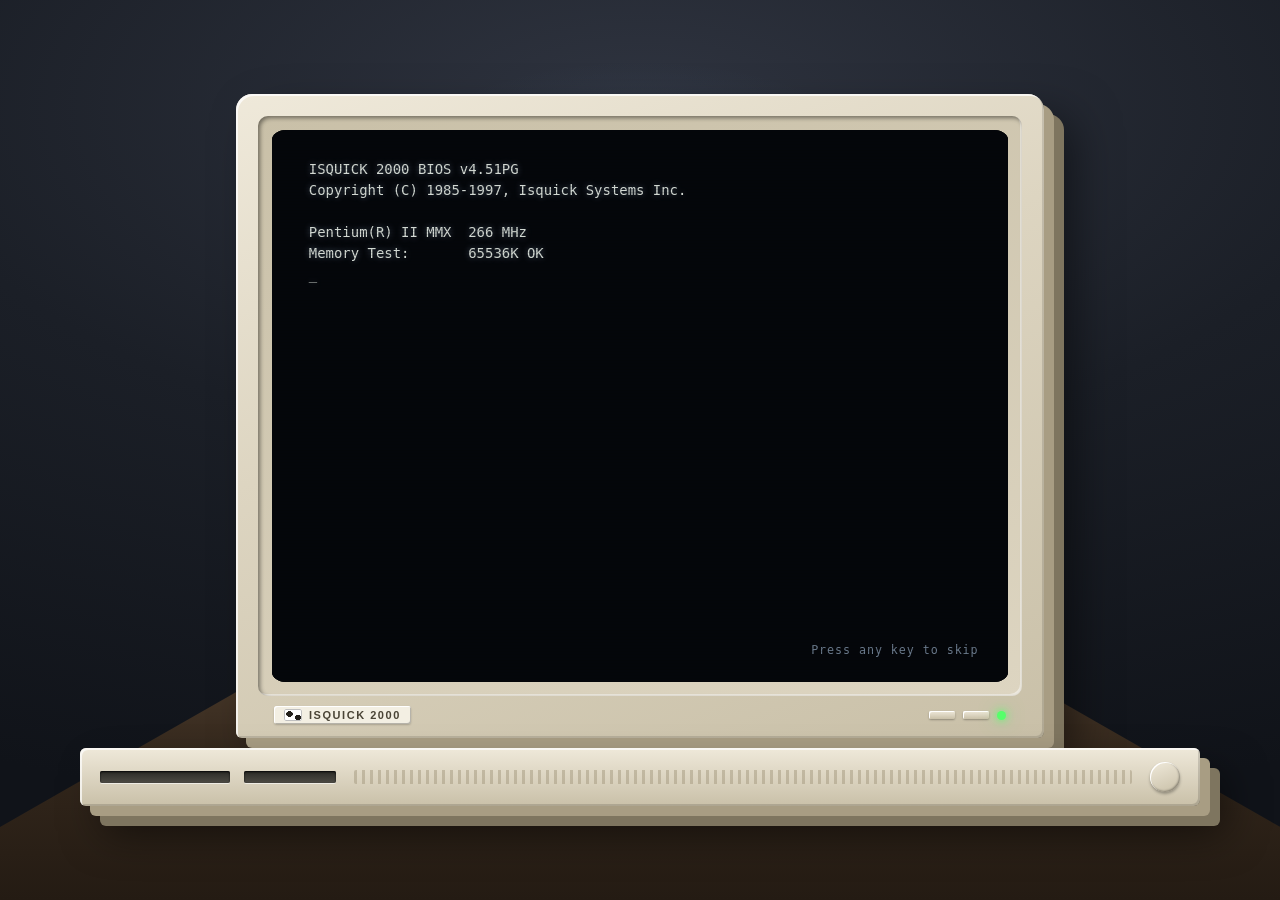
==== commit 162e03e8: "Add monitor brightness knobs and power shutdown dialog Wire the CRT chin buttons to dim/brighten the" ====
--- a/index.html
+++ b/index.html
@@ -75,21 +75,21 @@
 
 			<div class="monitor__chin">
 				<span class="badge"><span class="badge__cow" aria-hidden="true"></span>Isquick 2000</span>
-				<span class="knobs" aria-hidden="true">
-					<span class="knob"></span>
-					<span class="knob"></span>
-					<span class="led"></span>
+				<span class="knobs">
+					<button type="button" class="knob" data-bright="-1" aria-label="Decrease brightness" title="Brightness −"></button>
+					<button type="button" class="knob" data-bright="1" aria-label="Increase brightness" title="Brightness +"></button>
+					<span class="led" aria-hidden="true"></span>
 				</span>
 			</div>
 		</div>
 
-		<div class="case" aria-hidden="true">
-			<span class="drives">
+		<div class="case">
+			<span class="drives" aria-hidden="true">
 				<span class="slot slot--cd"></span>
 				<span class="slot slot--floppy"></span>
 			</span>
-			<span class="vents"></span>
-			<span class="power-btn"></span>
+			<span class="vents" aria-hidden="true"></span>
+			<button type="button" class="power-btn" aria-label="Power" title="Power"></button>
 		</div>
 	</div>
 </div>
@@ -100,7 +100,7 @@
 	<li data-icon="pdf" data-label="Resume.pdf" data-window="resume"></li>
 	<li data-icon="case" data-label="Portfolio" data-href="portfolio.html"></li>
 	<li data-icon="paw" data-label="Muttgrams" data-window="muttgrams"></li>
-	<li data-icon="hamster" data-label="Hampster Dance" data-window="hamsterdance"></li>
+	<li data-icon="hamster" data-label="Hamster Dance" data-window="hamsterdance"></li>
 	<li data-icon="doc" data-label="About Me" data-window="about"></li>
 	<li data-icon="globe" data-label="Find Me Online" data-window="contact"></li>
 	<li data-icon="bin" data-label="Recycle Bin" data-window="bin"></li>
@@ -111,7 +111,7 @@
 	<li data-icon="pdf" data-label="Resume" data-window="resume"></li>
 	<li data-icon="case" data-label="Portfolio" data-href="portfolio.html"></li>
 	<li data-icon="paw" data-label="Muttgrams" data-window="muttgrams"></li>
-	<li data-icon="hamster" data-label="Hampster Dance" data-window="hamsterdance"></li>
+	<li data-icon="hamster" data-label="Hamster Dance" data-window="hamsterdance"></li>
 	<li data-icon="doc" data-label="About Me" data-window="about"></li>
 	<li data-icon="globe" data-label="Find Me Online" data-window="contact"></li>
 	<li data-icon="floppy" data-label="Download Resume (PDF)" data-href="resume.pdf" data-external></li>
@@ -173,53 +173,33 @@
 		<p class="note">Free on iPhone and iPad, with an optional Muttgrams Pro subscription.</p>
 	</article>
 
-	<article data-id="hamsterdance" data-title="THE HAMPSTER DANCE" data-icon="hamster"
-	         data-menu="File|Edit|View|Help" data-status="GeoCities|Heartland/Bluffs/4157|1998"
-	         data-w="580" data-h="500" data-x="160" data-y="36" data-plain>
-		<div id="hamster-dance" class="hamster-dance" aria-label="The Hampster Dance">
-			<div class="hamster-dance__page">
-				<h1>THE HAMPSTER DANCE</h1>
-				<p class="hamster-dance__rated">SafeSurf Rated All Ages</p>
-				<h2>dance the night away</h2>
-
-				<div class="hamster-dance__rows" role="img" aria-label="Rows of dancing cartoon hamsters">
-					<p>
-						<img src="hampster/anin.gif" alt="HUGO, BRIAN THE HAMSTER, JUSTINA" width="144" height="48"><img src="hampster/anin.gif" alt="TWISTER" width="144" height="48"><img src="hampster/anin.gif" alt="FATTY BOOM BOOM" width="144" height="48">
-					</p>
-					<p>
-						<img src="hampster/hamu.gif" alt="SNOWBALL" width="60" height="70"><img src="hampster/hamu.gif" alt="IZZY" width="60" height="70"><img src="hampster/hamu.gif" alt="BUD" width="60" height="70"><img src="hampster/hamu.gif" alt="QUIRBY" width="60" height="70"><img src="hampster/hamu.gif" alt="TINK" width="60" height="70"><img src="hampster/hamu.gif" alt="NORBY" width="60" height="70"><img src="hampster/hamu.gif" alt="MELONHEAD" width="60" height="70"><img src="hampster/hamu.gif" alt="UNCLE EUGENE" width="60" height="70">
-					</p>
-					<p>
-						<img src="hampster/anin.gif" alt="FIDGET, BONNIE, HENRY HOFFMAN" width="144" height="48"><img src="hampster/anin.gif" alt="BOOTY SCOOTIN, HEIDI" width="144" height="48"><img src="hampster/anin.gif" alt="EVIL FRANSTER" width="144" height="48">
-					</p>
-					<p>
-						<img src="hampster/gerbil.gif" alt="HAMPTON HAMPSTER" width="60" height="70"><img src="hampster/gerbil.gif" alt="WEEZIE" width="60" height="70"><img src="hampster/gerbil.gif" alt="ALEX" width="60" height="70"><img src="hampster/gerbil.gif" alt="KRIS" width="60" height="70"><img src="hampster/gerbil.gif" alt="GUSGUS" width="60" height="70"><img src="hampster/gerbil.gif" alt="GEORGE THE TILTED HAMSTER" width="60" height="70"><img src="hampster/gerbil.gif" alt="SHUSHU" width="60" height="70"><img src="hampster/gerbil.gif" alt="LINKY" width="60" height="70">
-					</p>
-					<p>
-						<img src="hampster/anin.gif" alt="SIR HAMLET, OLGA" width="144" height="48"><img src="hampster/anin.gif" alt="PIGGIE" width="144" height="48"><img src="hampster/anin.gif" alt="RATBOY" width="144" height="48">
-					</p>
-					<p>
-						<img src="hampster/hamwalk.gif" alt="TINKY" width="53" height="74"><img src="hampster/hamwalk.gif" alt="KATIE" width="53" height="74"><img src="hampster/hamwalk.gif" alt="BUBBA" width="53" height="74"><img src="hampster/hamwalk.gif" alt="ERLINE the GRAMMIE HAMSTER" width="53" height="74"><img src="hampster/hamwalk.gif" alt="THUNDERFOOT" width="53" height="74"><img src="hampster/hamwalk.gif" alt="" width="53" height="74"><img src="hampster/hamwalk.gif" alt="" width="53" height="74"><img src="hampster/hamwalk.gif" alt="" width="53" height="74"><img src="hampster/hamwalk.gif" alt="" width="53" height="74">
-					</p>
-					<p>
-						<img src="hampster/anin.gif" alt="MONET, the WONDER BIRD" width="144" height="48"><img src="hampster/anin.gif" alt="" width="144" height="48"><img src="hampster/anin.gif" alt="" width="144" height="48">
-					</p>
-					<p>
-						<img src="hampster/hamu.gif" alt="HUEY" width="60" height="70"><img src="hampster/hamu.gif" alt="SHARON" width="60" height="70"><img src="hampster/hamu.gif" alt="PHYLLIS" width="60" height="70"><img src="hampster/hamu.gif" alt="" width="60" height="70"><img src="hampster/hamu.gif" alt="" width="60" height="70"><img src="hampster/hamu.gif" alt="" width="60" height="70"><img src="hampster/hamu.gif" alt="" width="60" height="70"><img src="hampster/hamu.gif" alt="" width="60" height="70">
-					</p>
-					<p>
-						<img src="hampster/gerbil.gif" alt="HARVEY THE HAMSTER" width="60" height="70"><img src="hampster/gerbil.gif" alt="JONAN THE BARBARIAN" width="60" height="70"><img src="hampster/gerbil.gif" alt="LYNN W.(THE EDITOR)" width="60" height="70"><img src="hampster/gerbil.gif" alt="" width="60" height="70"><img src="hampster/gerbil.gif" alt="" width="60" height="70"><img src="hampster/gerbil.gif" alt="" width="60" height="70"><img src="hampster/gerbil.gif" alt="" width="60" height="70"><img src="hampster/gerbil.gif" alt="" width="60" height="70">
-					</p>
-				</div>
-
-				<p class="hamster-dance__footer">
-					dedodedo.wav &#183; 14-Aug-97 &#183; 24K<br>
-					<span>Tribute to Deidre LaCarte&#8217;s 1998 original. Music here is a homemade whistle loop, not the original track.</span>
-				</p>
+	<article data-id="hamsterdance" data-title="Hamster Dance" data-icon="hamster"
+	         data-menu="File|Edit|View|Help" data-status="Hampster Dance|1998 forever|is-dancing"
+	         data-w="560" data-h="520" data-x="170" data-y="40" data-plain>
+		<div id="hamster-dance" class="hamster-dance" aria-label="Hamster Dance party">
+			<p class="hamster-dance__marquee" aria-hidden="true">
+				<span>&#9733; THE ORIGINAL HAMSTER DANCE &#9733; EST. 1998 &#9733; 1,000,000 HAMSTERS STRONG &#9733; DANCE DANCE DANCE &#9733;</span>
+			</p>
+			<div class="hamster-dance__stage" role="img" aria-label="A grid of dancing cartoon hamsters">
+				<div class="hamster hamster--a" aria-hidden="true"><svg viewBox="0 0 32 32"><use href="#i-hamster"/></svg></div>
+				<div class="hamster hamster--b" aria-hidden="true"><svg viewBox="0 0 32 32"><use href="#i-hamster"/></svg></div>
+				<div class="hamster hamster--c" aria-hidden="true"><svg viewBox="0 0 32 32"><use href="#i-hamster"/></svg></div>
+				<div class="hamster hamster--d" aria-hidden="true"><svg viewBox="0 0 32 32"><use href="#i-hamster"/></svg></div>
+				<div class="hamster hamster--a" aria-hidden="true"><svg viewBox="0 0 32 32"><use href="#i-hamster"/></svg></div>
+				<div class="hamster hamster--b" aria-hidden="true"><svg viewBox="0 0 32 32"><use href="#i-hamster"/></svg></div>
+				<div class="hamster hamster--c" aria-hidden="true"><svg viewBox="0 0 32 32"><use href="#i-hamster"/></svg></div>
+				<div class="hamster hamster--d" aria-hidden="true"><svg viewBox="0 0 32 32"><use href="#i-hamster"/></svg></div>
+				<div class="hamster hamster--a" aria-hidden="true"><svg viewBox="0 0 32 32"><use href="#i-hamster"/></svg></div>
+				<div class="hamster hamster--b" aria-hidden="true"><svg viewBox="0 0 32 32"><use href="#i-hamster"/></svg></div>
+				<div class="hamster hamster--c" aria-hidden="true"><svg viewBox="0 0 32 32"><use href="#i-hamster"/></svg></div>
+				<div class="hamster hamster--d" aria-hidden="true"><svg viewBox="0 0 32 32"><use href="#i-hamster"/></svg></div>
 			</div>
-			<div class="hamster-dance__controls">
-				<button class="btn95" type="button" data-hamster="music" aria-pressed="false">&#9835; Music: Off</button>
+			<div class="hamster-dance__controls toolbar">
+				<button class="btn95" type="button" data-hamster="dance">Chill out</button>
+				<button class="btn95" type="button" data-hamster="music" aria-pressed="false">Music: Off</button>
 			</div>
+			<p class="hamster-dance__caption">A tiny tribute to the late-nineties web classic.
+			Hit <strong>Music</strong> for a homemade beep loop &#8212; not the original track.</p>
 		</div>
 	</article>
 
--- a/retro.css
+++ b/retro.css
@@ -30,6 +30,7 @@
 	--mono-font: "Lucida Console", "Cascadia Mono", "DejaVu Sans Mono", monospace;
 
 	--taskbar-h: 34px;
+	--screen-brightness: 1;
 }
 
 * { box-sizing: border-box; }
@@ -135,6 +136,8 @@
 	box-shadow:
 		inset 0 0 14px rgba(0, 0, 0, 0.95),
 		inset 0 0 60px rgba(0, 0, 0, 0.7);
+	filter: brightness(var(--screen-brightness));
+	transition: filter 0.18s ease;
 }
 
 .layer {
@@ -219,9 +222,25 @@
 .knob {
 	width: 26px;
 	height: 8px;
+	padding: 0;
+	border: 0;
 	border-radius: 2px;
 	background: linear-gradient(180deg, var(--beige-1), var(--beige-3));
 	box-shadow: inset 1px 1px 0 #fff, 0 1px 2px rgba(0, 0, 0, 0.3);
+	cursor: pointer;
+}
+
+.knob:hover {
+	background: linear-gradient(180deg, #f5f0e2, var(--beige-2));
+}
+
+.knob:active {
+	box-shadow: inset 1px 1px 2px rgba(0, 0, 0, 0.35), inset -1px -1px 0 rgba(255, 255, 255, 0.4);
+}
+
+.knob:focus-visible {
+	outline: 1px dotted #000;
+	outline-offset: 2px;
 }
 
 .led {
@@ -235,6 +254,143 @@
 body.is-on .led {
 	background: #56ff6a;
 	box-shadow: 0 0 8px #56ff6a, 0 0 18px rgba(86, 255, 106, 0.55);
+}
+
+body.is-off .led {
+	background: #1d3b1f;
+	box-shadow: inset 0 0 2px #000;
+}
+
+body.is-off {
+	--screen-brightness: 0 !important;
+}
+
+body.is-off .screen {
+	transition: filter 0.55s ease;
+}
+
+.power-btn {
+	width: 30px;
+	height: 30px;
+	padding: 0;
+	border: 0;
+	border-radius: 50%;
+	background: linear-gradient(160deg, var(--beige-1), var(--beige-3));
+	box-shadow: inset 1px 1px 0 #fff, inset -1px -1px 2px rgba(0, 0, 0, 0.35), 0 2px 3px rgba(0, 0, 0, 0.3);
+	cursor: pointer;
+}
+
+.power-btn:hover {
+	background: linear-gradient(160deg, #f5f0e2, var(--beige-2));
+}
+
+.power-btn:active {
+	box-shadow: inset 2px 2px 3px rgba(0, 0, 0, 0.4), inset -1px -1px 0 rgba(255, 255, 255, 0.35);
+}
+
+.power-btn:focus-visible {
+	outline: 1px dotted #000;
+	outline-offset: 2px;
+}
+
+/* ---------- power / shutdown dialog -------------------------------------- */
+
+.power-modal {
+	position: fixed;
+	inset: 0;
+	z-index: 200;
+	display: flex;
+	align-items: center;
+	justify-content: center;
+	padding: 24px;
+	background: rgba(0, 0, 0, 0.28);
+}
+
+.power-modal[hidden] { display: none !important; }
+
+.power-modal__dialog {
+	width: min(360px, 92vw);
+	background: var(--face);
+	box-shadow:
+		1px 1px 0 var(--face-hi),
+		-1px -1px 0 var(--face-dk),
+		2px 2px 0 var(--face-lt),
+		-2px -2px 0 var(--face-sh),
+		8px 10px 24px rgba(0, 0, 0, 0.45);
+	font-family: var(--ui-font);
+	color: #000;
+}
+
+.power-modal__bar {
+	display: flex;
+	align-items: center;
+	justify-content: space-between;
+	gap: 8px;
+	padding: 4px 5px 4px 8px;
+	background: linear-gradient(90deg, var(--title-a), var(--title-b));
+	color: #fff;
+	font-size: 12px;
+	font-weight: 700;
+}
+
+.power-modal__body {
+	padding: 16px 18px 14px;
+	font-size: 13px;
+	line-height: 1.45;
+}
+
+.power-modal__body > p {
+	margin: 0 0 12px;
+}
+
+.power-modal__options {
+	display: flex;
+	flex-direction: column;
+	gap: 8px;
+	margin: 0 0 16px;
+}
+
+.power-modal__options label {
+	display: flex;
+	align-items: center;
+	gap: 8px;
+	cursor: pointer;
+}
+
+.power-modal__actions {
+	display: flex;
+	justify-content: flex-end;
+	gap: 8px;
+}
+
+.safe-off {
+	position: absolute;
+	inset: 0;
+	z-index: 55;
+	display: flex;
+	align-items: center;
+	justify-content: center;
+	padding: 24px;
+	background: #000;
+	color: #c0c0c0;
+	font-family: var(--ui-font);
+	font-size: 18px;
+	text-align: center;
+	letter-spacing: 0.02em;
+}
+
+.safe-off[hidden] { display: none !important; }
+
+.safe-off strong {
+	display: block;
+	margin-bottom: 8px;
+	color: #fff;
+	font-weight: 700;
+}
+
+.safe-off span {
+	font-size: 13px;
+	color: #8a8a8a;
 }
 
 .case {
@@ -278,14 +434,6 @@
 	border-radius: 2px;
 	background: repeating-linear-gradient(90deg, var(--beige-4) 0 3px, transparent 3px 8px);
 	opacity: 0.55;
-}
-
-.power-btn {
-	width: 30px;
-	height: 30px;
-	border-radius: 50%;
-	background: linear-gradient(160deg, var(--beige-1), var(--beige-3));
-	box-shadow: inset 1px 1px 0 #fff, inset -1px -1px 2px rgba(0, 0, 0, 0.35), 0 2px 3px rgba(0, 0, 0, 0.3);
 }
 
 /* ==========================================================================
@@ -633,101 +781,149 @@
 
 a.btn95:hover { color: #000; }
 
-/* ---------- hamster dance (GeoCities tribute) ---------------------------- */
-
-.win__body--plain:has(.hamster-dance) {
+/* ---------- hamster dance ----------------------------------------------- */
+
+.hamster-dance {
+	position: relative;
 	display: flex;
 	flex-direction: column;
-	padding: 0;
+	gap: 8px;
+	min-height: 100%;
+	margin: -10px;
+	padding: 10px;
+	color: #101010;
 	overflow: hidden;
-}
-
-.hamster-dance {
-	display: flex;
-	flex-direction: column;
+	isolation: isolate;
+}
+
+.hamster-dance::before {
+	content: "";
+	position: absolute;
+	inset: 0;
+	z-index: -1;
+	background:
+		repeating-linear-gradient(
+			45deg,
+			#ff39c4 0 12px,
+			#39ff14 12px 24px,
+			#00e5ff 24px 36px,
+			#ffe600 36px 48px
+		);
+}
+
+.hamster-dance.is-dancing::before {
+	animation: hamster-bg 0.9s steps(4, end) infinite;
+}
+
+.hamster-dance__marquee {
+	margin: 0;
+	padding: 4px 0;
+	overflow: hidden;
+	white-space: nowrap;
+	background: #000;
+	color: #ffe600;
+	font-family: "Courier New", Courier, monospace;
+	font-size: 12px;
+	font-weight: bold;
+	letter-spacing: 0.04em;
+	border: 2px solid #fff;
+	box-shadow: inset 0 0 0 1px #ff39c4;
+	flex: none;
+}
+
+.hamster-dance__marquee span {
+	display: inline-block;
+	padding-left: 100%;
+	animation: hamster-marquee 14s linear infinite;
+}
+
+.hamster-dance__stage {
+	display: grid;
+	grid-template-columns: repeat(4, 1fr);
+	gap: 6px;
+	padding: 8px;
+	background: rgba(255, 255, 255, 0.82);
+	border: 2px solid #000;
+	box-shadow: inset 2px 2px 0 #fff, inset -2px -2px 0 #808080;
+	cursor: pointer;
 	flex: 1 1 auto;
 	min-height: 0;
-	height: 100%;
+	max-height: 260px;
+}
+
+.hamster {
+	display: flex;
+	align-items: center;
+	justify-content: center;
+	min-height: 0;
+	background: #fff8dc;
+	border: 1px solid #6b3f14;
+}
+
+.hamster svg {
+	width: 70%;
+	height: 70%;
+	max-height: 56px;
+	overflow: visible;
+}
+
+.hamster-dance.is-dancing .hamster--a { animation: hamster-bounce 0.42s ease-in-out infinite; }
+.hamster-dance.is-dancing .hamster--b { animation: hamster-spin 0.7s linear infinite; }
+.hamster-dance.is-dancing .hamster--c { animation: hamster-wiggle 0.35s ease-in-out infinite alternate; }
+.hamster-dance.is-dancing .hamster--d { animation: hamster-hop 0.5s ease-in-out infinite; }
+
+.hamster-dance__controls {
+	margin: 0;
+	padding: 8px;
+	border: 2px solid #000;
+	border-bottom: 0;
+	background: var(--face);
+	flex: none;
+}
+
+.hamster-dance__caption {
+	margin: 0;
+	padding: 8px 10px;
 	background: #fff;
-	color: #000;
-	font-family: "Times New Roman", Times, serif;
-}
-
-.hamster-dance__page {
-	flex: 1 1 auto;
-	min-height: 0;
-	padding: 12px 14px 8px;
-	overflow: auto;
-	text-align: center;
-}
-
-.hamster-dance__page h1 {
-	margin: 0 0 4px;
-	font-size: 28px;
-	font-weight: bold;
-	letter-spacing: 0;
-	text-transform: none;
-	color: #000;
-}
-
-.hamster-dance__page h2 {
-	margin: 0 0 12px;
-	font-size: 16px;
-	font-weight: bold;
-	font-style: italic;
-	letter-spacing: 0;
-	text-transform: none;
-	color: #000;
-}
-
-.hamster-dance__rated {
-	margin: 0 0 2px;
-	font-family: Tahoma, "MS Sans Serif", sans-serif;
-	font-size: 10px;
-	color: #333;
-}
-
-.hamster-dance__rows {
-	line-height: 0;
-}
-
-.hamster-dance__rows p {
-	margin: 0 0 2px;
-	line-height: 0;
-}
-
-.hamster-dance__rows img {
-	display: inline-block;
-	vertical-align: bottom;
-	image-rendering: pixelated;
-	image-rendering: crisp-edges;
-}
-
-.hamster-dance__footer {
-	margin: 14px 0 4px;
-	font-family: Tahoma, "MS Sans Serif", sans-serif;
-	font-size: 11px;
+	border: 2px solid #000;
+	font-size: 12px;
 	line-height: 1.45;
-	color: #222;
-	text-align: center;
-}
-
-.hamster-dance__footer span {
-	display: block;
-	margin-top: 6px;
-	color: #555;
-}
-
-.hamster-dance__controls {
 	flex: none;
-	display: flex;
-	gap: 8px;
-	align-items: center;
-	justify-content: center;
-	padding: 6px 8px;
-	border-top: 1px solid #808080;
-	background: var(--face);
-	font-family: Tahoma, "MS Sans Serif", sans-serif;
+}
+
+@keyframes hamster-bg {
+	0% { filter: hue-rotate(0deg) saturate(1.15); }
+	25% { filter: hue-rotate(50deg) saturate(1.3); }
+	50% { filter: hue-rotate(110deg) saturate(1.15); }
+	75% { filter: hue-rotate(180deg) saturate(1.25); }
+	100% { filter: hue-rotate(0deg) saturate(1.15); }
+}
+
+@keyframes hamster-marquee {
+	0% { transform: translateX(0); }
+	100% { transform: translateX(-100%); }
+}
+
+@keyframes hamster-bounce {
+	0%, 100% { transform: translateY(0) scale(1); }
+	50% { transform: translateY(-8px) scale(1.06); }
+}
+
+@keyframes hamster-spin {
+	0% { transform: rotate(-12deg) scale(1); }
+	50% { transform: rotate(12deg) scale(1.08); }
+	100% { transform: rotate(-12deg) scale(1); }
+}
+
+@keyframes hamster-wiggle {
+	from { transform: translateX(-5px) rotate(-8deg); }
+	to { transform: translateX(5px) rotate(8deg); }
+}
+
+@keyframes hamster-hop {
+	0%, 100% { transform: translateY(0) rotate(0deg); }
+	25% { transform: translateY(-10px) rotate(-10deg); }
+	75% { transform: translateY(-3px) rotate(8deg); }
 }
 
 .pdf-frame {
@@ -1011,6 +1207,15 @@
 	.crt::after { animation: none; }
 	.boot__text::after { animation: none; }
 	.splash__fill { transition: none; }
+	.screen { transition: none; }
+	.hamster-dance.is-dancing::before,
+	.hamster-dance__marquee span,
+	.hamster-dance.is-dancing .hamster--a,
+	.hamster-dance.is-dancing .hamster--b,
+	.hamster-dance.is-dancing .hamster--c,
+	.hamster-dance.is-dancing .hamster--d {
+		animation: none;
+	}
 }
 
 .noscript {
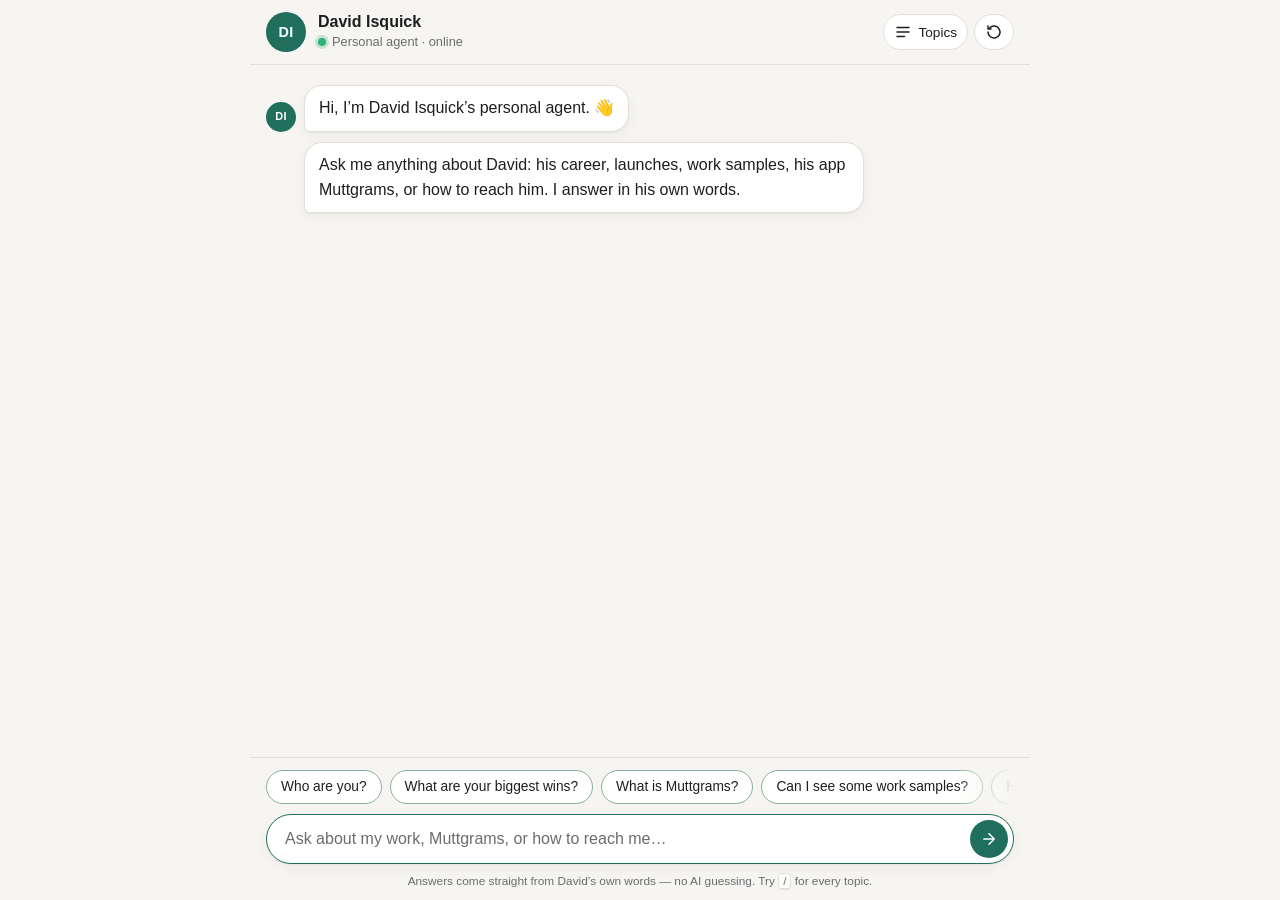
==== commit 239f56e0: "Turn the site into a chat-style personal agent The home page is now a chat with David's agent. It an" ====
--- a/index.html
+++ b/index.html
@@ -2,22 +2,96 @@
 <html lang="en-US">
 <head>
 <meta charset="UTF-8">
-<meta name="viewport" content="width=device-width, initial-scale=1">
-<title>David Isquick</title>
-<meta name="description" content="David Isquick — product marketing leader across AI, developer platforms, and enterprise SaaS, and founder of Muttgrams. Resume, portfolio, and contact.">
+<meta name="viewport" content="width=device-width, initial-scale=1, viewport-fit=cover">
+<title>David Isquick — Product Marketing Leader | Ask My Agent</title>
+<meta name="description" content="Chat with David Isquick's personal agent. Principal Product Marketer at Mintlify, former Head of Product Marketing for Creator and AI at Roblox, and founder of Muttgrams. Resume, portfolio, work samples, and contact.">
+<meta name="author" content="David Isquick">
+<meta name="theme-color" content="#f6f5f1" media="(prefers-color-scheme: light)">
+<meta name="theme-color" content="#16171a" media="(prefers-color-scheme: dark)">
 
 <link rel="canonical" href="https://www.davidisquick.com/" />
-<link rel="icon" href="data:image/svg+xml,<svg xmlns='http://www.w3.org/2000/svg' viewBox='0 0 32 32'><rect width='32' height='32' fill='%23008080'/><rect x='4' y='6' width='24' height='16' rx='1' fill='%23ded9ca'/><rect x='6' y='8' width='20' height='12' fill='%232a6fb0'/><rect x='12' y='23' width='8' height='3' fill='%23ded9ca'/></svg>">
-
-<meta property="og:type" content="website" />
-<meta property="og:title" content="David Isquick" />
-<meta property="og:description" content="Product marketing leader across AI, developer platforms, and enterprise SaaS, and founder of Muttgrams." />
+<link rel="alternate" type="text/plain" href="https://www.davidisquick.com/llms.txt" title="llms.txt">
+<link rel="icon" href="data:image/svg+xml,<svg xmlns='http://www.w3.org/2000/svg' viewBox='0 0 32 32'><rect width='32' height='32' rx='16' fill='%231f6f5c'/><text x='16' y='21' font-family='Arial,sans-serif' font-size='13' font-weight='700' fill='white' text-anchor='middle'>DI</text></svg>">
+
+<meta property="og:type" content="profile" />
+<meta property="og:title" content="David Isquick — Ask My Agent" />
+<meta property="og:description" content="Product marketing leader across AI, developer platforms, and enterprise SaaS, and founder of Muttgrams. Ask my agent anything." />
 <meta property="og:url" content="https://www.davidisquick.com/" />
 <meta property="og:site_name" content="David Isquick" />
 <meta property="og:image" content="https://www.davidisquick.com/opengraph.jpg" />
 <meta property="og:locale" content="en_US" />
-
-<link rel="stylesheet" href="retro.css">
+<meta property="profile:first_name" content="David" />
+<meta property="profile:last_name" content="Isquick" />
+<meta name="twitter:card" content="summary_large_image" />
+<meta name="twitter:site" content="@isquick" />
+<meta name="twitter:title" content="David Isquick — Ask My Agent" />
+<meta name="twitter:description" content="Product marketing leader across AI, developer platforms, and enterprise SaaS, and founder of Muttgrams." />
+<meta name="twitter:image" content="https://www.davidisquick.com/opengraph.jpg" />
+
+<script type="application/ld+json">
+{
+  "@context": "https://schema.org",
+  "@type": "ProfilePage",
+  "url": "https://www.davidisquick.com/",
+  "name": "David Isquick",
+  "mainEntity": {
+    "@type": "Person",
+    "@id": "https://www.davidisquick.com/#david",
+    "name": "David Isquick",
+    "url": "https://www.davidisquick.com/",
+    "image": "https://www.davidisquick.com/opengraph.jpg",
+    "email": "mailto:david.isquick@gmail.com",
+    "jobTitle": "Principal Product Marketer",
+    "worksFor": { "@type": "Organization", "name": "Mintlify", "url": "https://mintlify.com" },
+    "description": "Product marketing leader across AI, developer platforms, and enterprise SaaS, and founder of Edira LLC, maker of Muttgrams.",
+    "knowsAbout": ["Product marketing", "Go-to-market strategy", "Developer marketing", "Generative AI", "Launch tiering", "Pricing", "Positioning", "Sales enablement", "Analyst relations"],
+    "alumniOf": [
+      { "@type": "Organization", "name": "Roblox" },
+      { "@type": "Organization", "name": "Apollo GraphQL" },
+      { "@type": "Organization", "name": "Optimizely" },
+      { "@type": "Organization", "name": "Facebook" },
+      { "@type": "Organization", "name": "Samsung Austin Semiconductor" }
+    ],
+    "founder": { "@type": "Organization", "name": "Edira LLC" },
+    "sameAs": [
+      "https://www.linkedin.com/in/davidisquick",
+      "https://github.com/isquick82",
+      "https://twitter.com/isquick",
+      "https://stackoverflow.com/users/1480751/david-isquick"
+    ]
+  }
+}
+</script>
+<script type="application/ld+json">
+{
+  "@context": "https://schema.org",
+  "@type": "WebSite",
+  "url": "https://www.davidisquick.com/",
+  "name": "David Isquick",
+  "potentialAction": {
+    "@type": "SearchAction",
+    "target": "https://www.davidisquick.com/?ask={search_term_string}",
+    "query-input": "required name=search_term_string"
+  }
+}
+</script>
+<script type="application/ld+json">
+{
+  "@context": "https://schema.org",
+  "@type": "MobileApplication",
+  "name": "Muttgrams",
+  "operatingSystem": "iOS",
+  "applicationCategory": "LifestyleApplication",
+  "url": "https://muttgrams.com",
+  "installUrl": "https://apps.apple.com/us/app/muttgrams/id6759312419",
+  "description": "An iOS app that sends you a daily photo from your dog and texts you back in their voice.",
+  "offers": { "@type": "Offer", "price": "0", "priceCurrency": "USD" },
+  "author": { "@id": "https://www.davidisquick.com/#david" }
+}
+</script>
+
+<script>document.documentElement.classList.add("js");</script>
+<link rel="stylesheet" href="agent.css">
 
 <script async src="https://www.googletagmanager.com/gtag/js?id=G-Y3Y4WD82JZ"></script>
 <script>
@@ -27,103 +101,80 @@
   gtag('config', 'G-Y3Y4WD82JZ');
 </script>
 </head>
-<body data-page="home">
-
-<h1 class="visually-hidden">David Isquick — product marketing leader</h1>
-
-<noscript>
-	<div class="noscript">
-		<h2>David Isquick</h2>
-		<p>I&#8217;m a product marketing leader working across AI, developer platforms, and enterprise SaaS.
-		I&#8217;m currently Principal Product Marketer at <a href="https://mintlify.com">Mintlify</a>.</p>
-		<p>I&#8217;m also the founder of Edira LLC and the maker of
-		<a href="https://muttgrams.com">Muttgrams</a>, an iOS app that sends you a daily photo from your dog
-		and texts you back in their voice &#8212;
-		<a href="https://apps.apple.com/us/app/muttgrams/id6759312419">free on the App Store</a>.</p>
-		<p><a href="resume.pdf">Read my resume (PDF)</a> &middot; <a href="portfolio.html">See my portfolio</a></p>
-		<p>Find me on
-			<a href="https://www.linkedin.com/in/davidisquick">LinkedIn</a>,
-			<a href="https://github.com/isquick82">GitHub</a>,
-			<a href="https://twitter.com/isquick">Twitter</a>, and
-			<a href="https://stackoverflow.com/users/1480751/david-isquick">Stack&nbsp;Overflow</a>.</p>
-		<p>The interactive version of this site needs JavaScript.</p>
-	</div>
-</noscript>
-
-<div class="scene">
-	<div class="rig">
-		<div class="monitor">
-			<div class="monitor__bezel">
-				<div class="screen">
-
-					<section class="layer boot" id="boot" aria-label="System startup">
-						<pre class="boot__text" id="boot-text"></pre>
-						<p class="boot__skip">Press any key to skip</p>
-					</section>
-
-					<section class="layer splash" id="splash" hidden aria-label="Loading">
-						<p class="splash__logo">Isquick<span>96</span></p>
-						<p class="splash__sub">Product Marketing Edition</p>
-						<div class="splash__bar"><div class="splash__fill" id="splash-fill"></div></div>
-					</section>
-
-					<section class="layer desktop" id="desktop" hidden aria-label="Desktop"></section>
-
-					<div class="crt" aria-hidden="true"></div>
-				</div>
-			</div>
-
-			<div class="monitor__chin">
-				<span class="badge"><span class="badge__cow" aria-hidden="true"></span>Isquick 2000</span>
-				<span class="knobs">
-					<button type="button" class="knob" data-bright="-1" aria-label="Decrease brightness" title="Brightness −"></button>
-					<button type="button" class="knob" data-bright="1" aria-label="Increase brightness" title="Brightness +"></button>
-					<span class="led" aria-hidden="true"></span>
-				</span>
+<body>
+
+<!-- ============ Chat app (built by agent.js) ============ -->
+<div class="app" id="app" hidden>
+	<header class="top">
+		<div class="who">
+			<span class="avatar" aria-hidden="true">DI</span>
+			<div>
+				<p class="who__name">David Isquick</p>
+				<p class="who__status"><span class="dot" aria-hidden="true"></span>Personal agent &middot; online</p>
 			</div>
 		</div>
-
-		<div class="case">
-			<span class="drives" aria-hidden="true">
-				<span class="slot slot--cd"></span>
-				<span class="slot slot--floppy"></span>
-			</span>
-			<span class="vents" aria-hidden="true"></span>
-			<button type="button" class="power-btn" aria-label="Power" title="Power"></button>
+		<div class="top__actions">
+			<button type="button" class="icon-btn" id="topics-btn" aria-haspopup="dialog" aria-controls="topics" title="Everything I can tell you">
+				<svg viewBox="0 0 24 24" aria-hidden="true"><path d="M4 6h16M4 12h16M4 18h10"/></svg>
+				<span>Topics</span>
+			</button>
+			<button type="button" class="icon-btn" id="restart-btn" title="Start over">
+				<svg viewBox="0 0 24 24" aria-hidden="true"><path d="M4 12a8 8 0 1 0 2.4-5.7M4 4v4h4"/></svg>
+				<span class="visually-hidden">Start over</span>
+			</button>
 		</div>
+	</header>
+
+	<main class="log" id="log" role="log" aria-live="polite" aria-label="Conversation"></main>
+
+	<footer class="dock">
+		<div class="chips" id="chips" aria-label="Suggested questions"></div>
+		<form class="composer" id="composer" autocomplete="off">
+			<label for="input" class="visually-hidden">Ask David's agent</label>
+			<input id="input" name="q" type="text" placeholder="Ask about my work, Muttgrams, or how to reach me…" enterkeyhint="send">
+			<button type="submit" class="send" aria-label="Send">
+				<svg viewBox="0 0 24 24" aria-hidden="true"><path d="M5 12h13M12 5l7 7-7 7"/></svg>
+			</button>
+		</form>
+		<p class="fineprint">Answers come straight from David&#8217;s own words &mdash; no AI guessing. Try <kbd>/</kbd> for every topic.</p>
+	</footer>
+</div>
+
+<dialog class="topics" id="topics" aria-label="Topics">
+	<div class="topics__head">
+		<h2>What you can ask me</h2>
+		<button type="button" class="icon-btn" id="topics-close" aria-label="Close">
+			<svg viewBox="0 0 24 24" aria-hidden="true"><path d="M6 6l12 12M18 6L6 18"/></svg>
+		</button>
 	</div>
-</div>
-
-<!-- ---------- desktop icons ---------- -->
-<ul id="icons-source" hidden>
-	<li data-icon="computer" data-label="My Computer" data-window="mycomputer"></li>
-	<li data-icon="pdf" data-label="Resume.pdf" data-window="resume"></li>
-	<li data-icon="case" data-label="Portfolio" data-href="portfolio.html"></li>
-	<li data-icon="paw" data-label="Muttgrams" data-window="muttgrams"></li>
-	<li data-icon="hamster" data-label="Hamster Dance" data-window="hamsterdance"></li>
-	<li data-icon="doc" data-label="About Me" data-window="about"></li>
-	<li data-icon="globe" data-label="Find Me Online" data-window="contact"></li>
-	<li data-icon="bin" data-label="Recycle Bin" data-window="bin"></li>
-</ul>
-
-<!-- ---------- start menu ---------- -->
-<ul id="startmenu-source" hidden>
-	<li data-icon="pdf" data-label="Resume" data-window="resume"></li>
-	<li data-icon="case" data-label="Portfolio" data-href="portfolio.html"></li>
-	<li data-icon="paw" data-label="Muttgrams" data-window="muttgrams"></li>
-	<li data-icon="hamster" data-label="Hamster Dance" data-window="hamsterdance"></li>
-	<li data-icon="doc" data-label="About Me" data-window="about"></li>
-	<li data-icon="globe" data-label="Find Me Online" data-window="contact"></li>
-	<li data-icon="floppy" data-label="Download Resume (PDF)" data-href="resume.pdf" data-external></li>
-	<li data-icon="paw" data-label="Muttgrams (App Store)" data-href="https://apps.apple.com/us/app/muttgrams/id6759312419" data-external></li>
-</ul>
-
-<!-- ---------- window contents ---------- -->
-<div id="windows-source" hidden>
-
-	<article data-id="about" data-title="About Me" data-icon="doc" data-open
-	         data-menu="File|Edit|View|Help" data-status="Ready|1 author"
-	         data-w="520" data-h="500" data-x="150" data-y="34">
+	<div id="topics-list"></div>
+</dialog>
+
+<!-- ============ Knowledge base ============
+     Everything the agent knows. Readable as a plain page without JavaScript
+     (and by search engines and AI crawlers). Each <section class="kb"> is one
+     answer:
+       data-ask    the question shown on suggestion chips
+       data-label  short name in the Topics menu
+       data-group  heading it sits under in the Topics menu
+       data-keys   comma-separated words or phrases that route a question here
+       data-next   follow-up topics suggested after this answer
+-->
+<div class="kb-page" id="kb">
+
+	<header class="kb-hero">
+		<h1>David Isquick</h1>
+		<p>Product marketing leader across AI, developer platforms, and enterprise SaaS. Principal Product Marketer at Mintlify and founder of Muttgrams.</p>
+		<nav aria-label="Sections">
+			<a href="#about">About</a> &middot; <a href="#experience">Experience</a> &middot; <a href="#portfolio">Portfolio</a> &middot;
+			<a href="#samples">Work samples</a> &middot; <a href="#muttgrams">Muttgrams</a> &middot; <a href="#resume">Resume</a> &middot;
+			<a href="#contact">Contact</a>
+		</nav>
+	</header>
+
+	<section class="kb" id="about" data-label="About me" data-group="Start here" data-ask="Who are you?"
+	         data-keys="yourself,who are you,who is david,intro,introduce,bio,background,summary,what do you do,david,isquick,overview,elevator,pitch"
+	         data-next="experience,muttgrams,method,contact">
 		<h2>Hi, I&#8217;m David Isquick.</h2>
 		<p class="kicker">Product marketing leader</p>
 		<p class="lede">I build go-to-market strategy for AI, developer platforms, and enterprise SaaS &#8212;
@@ -133,31 +184,236 @@
 		<a href="https://www.apollographql.com">Apollo GraphQL</a>, and ran developer and product marketing
 		at Optimizely and Facebook.</p>
 		<p>I&#8217;m also the founder of Edira LLC, where I built and shipped
-		<a href="https://muttgrams.com" target="_blank" rel="noopener">Muttgrams</a> &#8212; an iOS app that
-		sends you a daily photo from your dog and texts you back in their voice. Open the Muttgrams icon on
-		the desktop for the rest of it.</p>
+		<a href="#muttgrams">Muttgrams</a> &#8212; an iOS app that
+		sends you a daily photo from your dog and texts you back in their voice.</p>
 		<p>Twelve-plus years in, the through line is the same: make technical products legible to the people
 		who buy them, and give the team a repeatable way to ship that story.</p>
 		<h3>Start here</h3>
 		<ul>
-			<li><a href="resume.pdf">Resume</a> &#8212; two pages, current as of my move to Mintlify.</li>
-			<li><a href="portfolio.html">Portfolio</a> &#8212; the launches and programs behind the bullet points.</li>
+			<li><a href="#resume">Resume</a> &#8212; two pages, current as of my move to Mintlify.</li>
+			<li><a href="#portfolio">Portfolio</a> &#8212; the launches and programs behind the bullet points.</li>
 			<li><a href="https://apps.apple.com/us/app/muttgrams/id6759312419" target="_blank" rel="noopener">Muttgrams</a>
 			&#8212; free on the App Store, and the thing I&#8217;m proudest of shipping alone.</li>
 		</ul>
-	</article>
-
-	<article data-id="muttgrams" data-title="Muttgrams" data-icon="paw"
-	         data-menu="File|Edit|View|Help" data-status="Muttgrams|iOS|Edira LLC"
-	         data-w="540" data-h="470" data-x="235" data-y="76">
+	</section>
+
+	<section class="kb" id="experience" data-label="Career at a glance" data-group="Start here" data-ask="Walk me through your career"
+	         data-keys="experience,work for,worked for,where have you worked,career,history,jobs,job,worked,work history,companies,roles,timeline,previous,before,past,years"
+	         data-next="mintlify,roblox,apollo,optimizely,facebook">
+		<h2>Career at a glance</h2>
+		<p class="lede">Twelve-plus years of product marketing across AI, developer platforms, and enterprise SaaS.
+		Pick any stop to go deeper.</p>
+		<ul class="timeline">
+			<li><a href="#mintlify"><strong>Mintlify</strong></a><span>Principal Product Marketer &middot; Aug 2026 &ndash; Present</span></li>
+			<li><a href="#roblox"><strong>Roblox</strong></a><span>Head of Product Marketing, Creator and AI &middot; Apr 2023 &ndash; Jul 2026</span></li>
+			<li><a href="#apollo"><strong>Apollo GraphQL</strong></a><span>Director of Product Marketing &middot; Dec 2020 &ndash; Dec 2022</span></li>
+			<li><a href="#optimizely"><strong>Optimizely</strong></a><span>Director, then Senior Manager, Product Marketing &middot; May 2017 &ndash; Nov 2020</span></li>
+			<li><a href="#facebook"><strong>Facebook</strong></a><span>Product Marketing Manager, Developer Marketing &middot; Nov 2012 &ndash; Apr 2017</span></li>
+			<li><a href="#muttgrams"><strong>Edira LLC</strong></a><span>Founder, maker of Muttgrams</span></li>
+		</ul>
+		<p class="note">Earlier: Samsung Austin Semiconductor. The full detail is in the <a href="#resume">resume</a>.</p>
+	</section>
+
+	<section class="kb" id="portfolio" data-label="Portfolio highlights" data-group="Start here" data-ask="What are your biggest wins?"
+	         data-keys="portfolio,wins,win,highlights,accomplishments,achievements,results,impact,proud,best work,launches,launched,programs,metrics,numbers"
+	         data-next="samples,talks,method,resume">
+		<h2>Portfolio</h2>
+		<p class="kicker">Launches, narratives, and the teams behind them</p>
+		<p class="lede">Each of these is a program I owned end to end &#8212; positioning through to the sales motion.</p>
+		<ul>
+			<li><a href="#mintlify"><strong>Mintlify.</strong></a> GTM launch framework with tiering models and lifecycle milestones;
+			positioning and keynote content for tier-1 campaigns including the 2026 State of Knowledge Report;
+			messaging and GTM for the AI pricing rollout.</li>
+			<li><a href="#roblox"><strong>Roblox.</strong></a> GTM for the generative AI suite including the AI Assistant, with 3X
+			year-over-year adoption growth; RDC23&#8211;RDC25 Creator Keynote content strategy at a record 98% satisfaction.</li>
+			<li><a href="#apollo"><strong>Apollo GraphQL.</strong></a> Enterprise GTM motion, pitch deck, and outreach sequences that
+			drove 4X revenue in two years; GraphQL Summit as the top pipeline driver.</li>
+			<li><a href="#optimizely"><strong>Optimizely.</strong></a> Launched Optimizely Rollouts and grew it 619% year over year;
+			first developer marketing hire.</li>
+			<li><a href="#facebook"><strong>Facebook.</strong></a> Grew Facebook Analytics past 800K users; launched Facebook Spaces.</li>
+		</ul>
+		<h3>Also launched</h3>
+		<p>Optimizely Performance Edge &middot; Messenger Platform &middot; Facebook Spaces &middot;
+		Optimizely Rollouts &middot; Facebook Analytics</p>
+	</section>
+
+	<section class="kb" id="mintlify" data-label="Mintlify" data-group="Experience" data-ask="What do you do at Mintlify?"
+	         data-keys="mintlify,where do you work,current role,current,currently,now,today,present,right now,current job,knowledge,state of knowledge,ai pricing,pricing,launch framework,tiering,tier,rollbacks,knowledge engineer,docs,documentation"
+	         data-next="roblox,method,samples,contact">
+		<h2>Mintlify &#8212; Launch framework and AI pricing narrative</h2>
+		<p class="meta">Principal Product Marketer &middot; Aug 2026 &ndash; Present</p>
+		<p>Built the GTM launch framework from scratch, introducing tiering models and lifecycle
+		milestones so PM and PMM run launches the same way every time. Led positioning, keynote
+		content, and multi-channel marketing for tier-1 campaigns including the 2026 State of
+		Knowledge Report, and defined the positioning pillars and GTM strategy behind the new AI
+		pricing rollout. Stood up enterprise sales enablement and analyst briefings, and kicked off
+		Win/Loss research and buyer journey gap assessments.</p>
+		<p class="tags"><span class="tag">Launch tiering</span><span class="tag">AI pricing</span><span class="tag">Analyst relations</span><span class="tag">Enablement</span></p>
+		<h3>Read the work</h3>
+		<ul>
+			<li><a href="https://www.mintlify.com/blog/knowledge-engineer" target="_blank" rel="noopener">Rise of the Knowledge Engineer</a> &#8212; blog post, Sep 16, 2026</li>
+			<li><a href="https://www.mintlify.com/blog/instant-rollbacks" target="_blank" rel="noopener">Announcing Instant Rollbacks</a> &#8212; feature announcement, Aug 31, 2026</li>
+		</ul>
+	</section>
+
+	<section class="kb" id="roblox" data-label="Roblox" data-group="Experience" data-ask="Tell me about Roblox"
+	         data-keys="roblox,generative,genai,gen ai,ai,ai assistant,assistant,creator,creators,rdc,keynote,engine,creation tools,3x,manage,manager,team,lead,leadership,people"
+	         data-next="talks,apollo,method,samples">
+		<h2>Roblox &#8212; Generative AI suite and the creator ecosystem</h2>
+		<p class="meta">Head of Product Marketing, Creator and AI &middot; Apr 2023 &ndash; Jul 2026</p>
+		<p>Orchestrated GTM for Roblox&#8217;s generative AI suite, including the launch of the AI
+		Assistant, and grew product adoption 3X year over year. Directly managed a team of four PMMs
+		covering messaging, naming, and product insights across the end-to-end creator ecosystem:
+		Creation Tools, Engine, and Analytics. Ran content strategy for the RDC Creator Keynotes
+		(RDC23&#8211;RDC25), including a record 98% satisfaction rate.</p>
+		<p class="tags"><span class="tag">Generative AI</span><span class="tag">3X adoption</span><span class="tag">RDC keynotes</span><span class="tag">Team of 4</span></p>
+	</section>
+
+	<section class="kb" id="apollo" data-label="Apollo GraphQL" data-group="Experience" data-ask="How did you 4X revenue at Apollo?"
+	         data-keys="apollo,graphql,enterprise,4x,revenue,pitch deck,outreach,sequences,icp,abm,account based,ideal customer,summit,pipeline,sales,federation,expedia,build a team,built the team"
+	         data-next="optimizely,method,samples,talks">
+		<h2>Apollo GraphQL &#8212; Enterprise GTM and 4X revenue</h2>
+		<p class="meta">Director of Product Marketing &middot; Dec 2020 &ndash; Dec 2022</p>
+		<p>Developed the enterprise go-to-market motion and messaging alongside sales leadership,
+		creating the pitch deck and outreach sequences that drove 4X revenue in two years. Built the
+		PMM function with four direct reports across messaging, launches, competitive analysis, and
+		enablement. Created the ideal customer profile and an account-based marketing strategy with
+		marketing ops to prioritize the highest-propensity accounts, and led content for GraphQL
+		Summit &#8212; the single largest pipeline driver of any marketing activity.</p>
+		<p class="tags"><span class="tag">Enterprise GTM</span><span class="tag">4X revenue</span><span class="tag">ICP &amp; ABM</span><span class="tag">GraphQL Summit</span></p>
+		<h3>Read the work</h3>
+		<ul>
+			<li><a href="https://www.apollographql.com/blog/expedia-improved-performance-by-moving-from-schema-stitching-to-apollo-federation" target="_blank" rel="noopener">Moving from Schema Stitching to Federation: How Expedia improved performance</a> &#8212; blog post, Jul 27, 2021</li>
+		</ul>
+	</section>
+
+	<section class="kb" id="optimizely" data-label="Optimizely" data-group="Experience" data-ask="What happened with Optimizely Rollouts?"
+	         data-keys="optimizely,rollouts,freemium,619,experimentation,feature flags,ab testing,a/b,developer marketing,developers,developer,devrel,opticon,aws,microsoft,partner,partners,integrations"
+	         data-next="facebook,samples,method,talks">
+		<h2>Optimizely &#8212; Rollouts freemium launch and developer GTM</h2>
+		<p class="meta">Director, then Senior Manager, Product Marketing &middot; May 2017 &ndash; Nov 2020</p>
+		<p>As the first developer-focused marketing hire, built the developer go-to-market strategy
+		across blog, content, and events. Launched the freemium product Optimizely Rollouts in 2019
+		and grew it 619% year over year, then drove adoption up another 57% through content, nurture,
+		and A/B testing. Later led a team of PMMs on integrated pipeline campaigns, owned content for
+		the 2020 conferences attended by 4,000+ prospects, and built the GTM plan for strategic AWS
+		and Microsoft integrations.</p>
+		<p class="tags"><span class="tag">Freemium launch</span><span class="tag">619% growth</span><span class="tag">Developer marketing</span><span class="tag">Partner GTM</span></p>
+		<h3>See the work</h3>
+		<ul>
+			<li><a href="/Optimizely%20Rollouts%20Product%20Page.pdf" target="_blank" rel="noopener">Optimizely Rollouts product page</a> (PDF)</li>
+			<li><a href="/Optimizely%20Home%20Page.pdf" target="_blank" rel="noopener">Optimizely home page</a> &#8212; homepage messaging (PDF)</li>
+			<li><a href="/Whitepaper_Getting_Started_with_Product_Experimentation.pdf" target="_blank" rel="noopener">Getting Started with Product Experimentation</a> &#8212; whitepaper (PDF)</li>
+			<li><a href="/stop_launching_start_rolling_out.pdf" target="_blank" rel="noopener">Stop Launching, Start Rolling Out</a> &#8212; blog post (PDF)</li>
+		</ul>
+	</section>
+
+	<section class="kb" id="facebook" data-label="Facebook" data-group="Experience" data-ask="What did you do at Facebook?"
+	         data-keys="facebook,meta,analytics,800k,spaces,vr,virtual reality,messenger,f8,client solutions,travel,ads,advertising"
+	         data-next="optimizely,samples,portfolio,resume">
+		<h2>Facebook &#8212; Analytics to 800K users, and a VR first</h2>
+		<p class="meta">Product Marketing Manager, Developer Marketing &middot; Nov 2012 &ndash; Apr 2017</p>
+		<p>Brought Facebook Analytics to market and grew it past 800K users through webinars, email,
+		social, blogs, events, whitepapers, press and analyst briefings, the product website, and ads.
+		Also brought Facebook Spaces to market, Facebook&#8217;s first social VR app. Earlier, as a
+		Client Solutions Manager, led ad strategy for top travel clients and grew the leading travel
+		client&#8217;s spend by over $7M year over year.</p>
+		<p class="tags"><span class="tag">800K users</span><span class="tag">Social VR launch</span><span class="tag">Developer marketing</span></p>
+		<h3>See the work</h3>
+		<ul>
+			<li><a href="/Facebook%20Analytics%20Home%20Page.pdf" target="_blank" rel="noopener">Facebook Analytics home page</a> (PDF)</li>
+		</ul>
+	</section>
+
+	<section class="kb" id="samples" data-label="Work samples" data-group="The work" data-ask="Can I see some work samples?"
+	         data-keys="samples,sample,examples,example,writing,blog,blogs,posts,collateral,pages,pdf,pdfs,whitepaper,portfolio pieces,see your work,read"
+	         data-next="talks,method,portfolio,contact">
+		<h2>Work samples</h2>
+		<p class="lede">Pages, launch collateral, and writing I produced or directed.</p>
+		<ul class="files">
+			<li><a href="https://www.youtube.com/watch?v=YXQFq-OorNE" target="_blank" rel="noopener">Infinite Possibilities | RDC 2025</a>
+				<span class="meta">Roblox &middot; Creator Keynote &middot; RDC25 &middot; YouTube</span>
+				<span>Creator keynote from the 2025 Roblox Developers Conference &#8212; creation roadmap,
+				tools, and engine capabilities for the next chapter of building on Roblox.</span></li>
+			<li><a href="https://www.youtube.com/watch?v=qj3LmJEdk7Y" target="_blank" rel="noopener">Creator Keynote | RDC 2024</a>
+				<span class="meta">Roblox &middot; Creator Keynote &middot; RDC24 &middot; YouTube</span>
+				<span>Official Creator Keynote from RDC 2024 covering creator and engine product direction
+				for the Roblox developer community.</span></li>
+			<li><a href="https://www.youtube.com/watch?v=mfYz8weQm4M" target="_blank" rel="noopener">Keynote | RDC 2023</a>
+				<span class="meta">Roblox &middot; Creator Keynote &middot; RDC23 &middot; YouTube</span>
+				<span>Official keynote from the 2023 Roblox Developers Conference at Fort Mason,
+				opening the year&#8217;s creator and platform announcements.</span></li>
+			<li><a href="https://www.mintlify.com/blog/knowledge-engineer" target="_blank" rel="noopener">Rise of the Knowledge Engineer</a>
+				<span class="meta">Mintlify &middot; Blog post &middot; Sep 16, 2026</span>
+				<span>Explores the emerging discipline of knowledge engineering and how teams maintain
+				structured, accurate context for AI agents and LLMs.</span></li>
+			<li><a href="https://www.mintlify.com/blog/instant-rollbacks" target="_blank" rel="noopener">Announcing Instant Rollbacks</a>
+				<span class="meta">Mintlify &middot; Feature announcement &middot; Aug 31, 2026</span>
+				<span>Launch announcement for Instant Rollbacks, which lets Mintlify Enterprise customers
+				restore a known good deployment in seconds.</span></li>
+			<li><a href="https://www.apollographql.com/blog/expedia-improved-performance-by-moving-from-schema-stitching-to-apollo-federation" target="_blank" rel="noopener">Moving from Schema Stitching to Federation: How Expedia improved performance</a>
+				<span class="meta">Apollo GraphQL &middot; Blog post &middot; Jul 27, 2021</span>
+				<span>Breaks down Expedia Group&#8217;s architectural transition from custom schema stitching to
+				Apollo Federation to scale their graph across distributed teams.</span></li>
+			<li><a href="/Optimizely%20Rollouts%20Product%20Page.pdf" target="_blank" rel="noopener">Optimizely Rollouts product page</a>
+				<span class="meta">Optimizely &middot; Product page &middot; PDF</span></li>
+			<li><a href="/Optimizely%20Home%20Page.pdf" target="_blank" rel="noopener">Optimizely home page</a>
+				<span class="meta">Optimizely &middot; Homepage messaging &middot; PDF</span></li>
+			<li><a href="/Whitepaper_Getting_Started_with_Product_Experimentation.pdf" target="_blank" rel="noopener">Getting Started with Product Experimentation</a>
+				<span class="meta">Optimizely &middot; Whitepaper &middot; PDF</span></li>
+			<li><a href="/stop_launching_start_rolling_out.pdf" target="_blank" rel="noopener">Stop Launching, Start Rolling Out</a>
+				<span class="meta">Blog post &middot; PDF</span></li>
+			<li><a href="/Facebook%20Analytics%20Home%20Page.pdf" target="_blank" rel="noopener">Facebook Analytics home page</a>
+				<span class="meta">Facebook &middot; Product page &middot; PDF</span></li>
+			<li><a href="/Optimizely%20Getting%20Started%20with%20Product%20Experimentation.pdf" target="_blank" rel="noopener">Getting Started with Product Experimentation</a>
+				<span class="meta">Optimizely &middot; Guide &middot; PDF</span></li>
+		</ul>
+	</section>
+
+	<section class="kb" id="talks" data-label="Keynotes &amp; conferences" data-group="The work" data-ask="Which keynotes and conferences have you run?"
+	         data-keys="talks,talk,keynote,keynotes,conference,conferences,events,event,speaking,speaker,stage,video,videos,youtube,rdc,summit,opticon,f8,test and learn"
+	         data-next="roblox,samples,apollo,contact">
+		<h2>Keynotes &amp; conferences</h2>
+		<p>GraphQL Summit (Apollo GraphQL) &middot;
+		<a href="https://www.youtube.com/watch?v=YXQFq-OorNE" target="_blank" rel="noopener">RDC25</a>,
+		<a href="https://www.youtube.com/watch?v=qj3LmJEdk7Y" target="_blank" rel="noopener">RDC24</a>, and
+		<a href="https://www.youtube.com/watch?v=mfYz8weQm4M" target="_blank" rel="noopener">RDC23</a>
+		Creator Keynotes (Roblox) &middot;
+		Opticon and Test and Learn (Optimizely) &middot; F8 (Facebook)</p>
+		<p>I ran content strategy for the RDC Creator Keynotes from RDC23 through RDC25, including a record 98% satisfaction rate,
+		and led content for GraphQL Summit &#8212; the single largest pipeline driver of any marketing activity at Apollo.</p>
+	</section>
+
+	<section class="kb" id="method" data-label="How I work" data-group="The work" data-ask="How do you approach product marketing?"
+	         data-keys="approach,philosophy,process,method,methodology,principles,style,believe,why hire,hire you,what makes,different,values,product marketing,marketing"
+	         data-next="portfolio,mintlify,apollo,contact">
+		<h2>How I work</h2>
+		<p class="lede">The pattern underneath the launches.</p>
+		<h3>Start with the buyer, not the feature</h3>
+		<p>Ideal customer profile first, then messaging. At Apollo that meant an ICP and ABM strategy built with
+		marketing ops before a single sequence went out.</p>
+		<h3>Make launches repeatable</h3>
+		<p>Tiering models and lifecycle milestones turn launches from heroics into a process PM and PMM can run
+		together, which is what the Mintlify framework is for.</p>
+		<h3>Developers notice when you respect them</h3>
+		<p>Freemium products, honest docs, and real technical content beat campaign volume. Rollouts grew 619%
+		year over year on that premise.</p>
+		<h3>Enable the people who carry the story</h3>
+		<p>Pitch decks, sequences, and analyst briefings are where positioning either survives contact with the
+		market or quietly dies.</p>
+	</section>
+
+	<section class="kb" id="muttgrams" data-label="Muttgrams" data-group="Side quests" data-ask="What is Muttgrams?"
+	         data-keys="muttgrams,muttgram,dog,dogs,pup,puppy,pet,pets,app,ios,iphone,ipad,app store,edira,founder,founded,startup,side project,side hustle,built,build,company,your own,tamagotchi"
+	         data-next="method,about,contact,hampster">
 		<h2>Muttgrams</h2>
 		<p class="kicker">Founder &#183; Edira LLC</p>
 		<p class="lede">Muttgrams is an iOS app that turns your dog into a text thread. Every day a photo
 		&#8220;from&#8221; your pup lands in chat, and whatever you send gets a reply in their voice.</p>
-		<div class="toolbar">
-			<a class="btn95" href="https://apps.apple.com/us/app/muttgrams/id6759312419" target="_blank" rel="noopener">Download on the App&nbsp;Store</a>
-			<a class="btn95" href="https://muttgrams.com" target="_blank" rel="noopener">muttgrams.com</a>
-		</div>
+		<p class="actions">
+			<a class="btn" href="https://apps.apple.com/us/app/muttgrams/id6759312419" target="_blank" rel="noopener">Download on the App&nbsp;Store</a>
+			<a class="btn btn--ghost" href="https://muttgrams.com" target="_blank" rel="noopener">muttgrams.com</a>
+		</p>
 		<h3>How it works</h3>
 		<ul>
 			<li>Add photos of your dog. Your daily Muttgram and the chat replies draw from the pictures you pick.</li>
@@ -171,150 +427,70 @@
 		the AI chat, the subscription, and the marketing site. It&#8217;s a Tamagotchi crossed with a chatbot,
 		and it is the shortest feedback loop I have ever had between a positioning decision and a real user.</p>
 		<p class="note">Free on iPhone and iPad, with an optional Muttgrams Pro subscription.</p>
-	</article>
-
-	<article data-id="hamsterdance" data-title="Hamster Dance" data-icon="hamster"
-	         data-menu="File|Edit|View|Help" data-status="Hampster Dance|1998 forever|is-dancing"
-	         data-w="560" data-h="520" data-x="170" data-y="40" data-plain>
-		<div id="hamster-dance" class="hamster-dance" aria-label="Hamster Dance party">
-			<p class="hamster-dance__marquee" aria-hidden="true">
-				<span>&#9733; THE ORIGINAL HAMSTER DANCE &#9733; EST. 1998 &#9733; 1,000,000 HAMSTERS STRONG &#9733; DANCE DANCE DANCE &#9733;</span>
-			</p>
-			<div class="hamster-dance__stage" role="img" aria-label="A grid of dancing cartoon hamsters">
-				<div class="hamster hamster--a" aria-hidden="true"><svg viewBox="0 0 32 32"><use href="#i-hamster"/></svg></div>
-				<div class="hamster hamster--b" aria-hidden="true"><svg viewBox="0 0 32 32"><use href="#i-hamster"/></svg></div>
-				<div class="hamster hamster--c" aria-hidden="true"><svg viewBox="0 0 32 32"><use href="#i-hamster"/></svg></div>
-				<div class="hamster hamster--d" aria-hidden="true"><svg viewBox="0 0 32 32"><use href="#i-hamster"/></svg></div>
-				<div class="hamster hamster--a" aria-hidden="true"><svg viewBox="0 0 32 32"><use href="#i-hamster"/></svg></div>
-				<div class="hamster hamster--b" aria-hidden="true"><svg viewBox="0 0 32 32"><use href="#i-hamster"/></svg></div>
-				<div class="hamster hamster--c" aria-hidden="true"><svg viewBox="0 0 32 32"><use href="#i-hamster"/></svg></div>
-				<div class="hamster hamster--d" aria-hidden="true"><svg viewBox="0 0 32 32"><use href="#i-hamster"/></svg></div>
-				<div class="hamster hamster--a" aria-hidden="true"><svg viewBox="0 0 32 32"><use href="#i-hamster"/></svg></div>
-				<div class="hamster hamster--b" aria-hidden="true"><svg viewBox="0 0 32 32"><use href="#i-hamster"/></svg></div>
-				<div class="hamster hamster--c" aria-hidden="true"><svg viewBox="0 0 32 32"><use href="#i-hamster"/></svg></div>
-				<div class="hamster hamster--d" aria-hidden="true"><svg viewBox="0 0 32 32"><use href="#i-hamster"/></svg></div>
-			</div>
-			<div class="hamster-dance__controls toolbar">
-				<button class="btn95" type="button" data-hamster="dance">Chill out</button>
-				<button class="btn95" type="button" data-hamster="music" aria-pressed="false">Music: Off</button>
-			</div>
-			<p class="hamster-dance__caption">A tiny tribute to the late-nineties web classic.
-			Hit <strong>Music</strong> for a homemade beep loop &#8212; not the original track.</p>
-		</div>
-	</article>
-
-	<article data-id="resume" data-title="Resume.pdf" data-icon="pdf"
-	         data-menu="File|View|Help" data-status="resume.pdf|2 pages|PDF"
-	         data-w="680" data-h="560" data-x="200" data-y="46">
+	</section>
+
+	<section class="kb" id="resume" data-label="Resume" data-group="Get in touch" data-ask="Can I get your resume?"
+	         data-keys="resume,résumé,cv,curriculum,pdf,download,education,school,skills,degree,samsung"
+	         data-next="portfolio,experience,contact">
 		<h2>Resume</h2>
-		<div class="toolbar">
-			<a class="btn95" href="resume.pdf" download>Download PDF</a>
-			<a class="btn95" href="resume.pdf" target="_blank" rel="noopener">Open in new tab</a>
-		</div>
-		<iframe class="pdf-frame" src="resume.pdf#view=FitH" title="David Isquick resume, PDF preview"></iframe>
-		<p class="note">Preview not loading? <a href="resume.pdf">Open the PDF directly</a>.
-		Two pages: experience at Mintlify, Roblox, Apollo GraphQL, Optimizely, Facebook, and Samsung Austin
-		Semiconductor, plus education and skills.</p>
-	</article>
-
-	<article data-id="contact" data-title="Find Me Online" data-icon="globe"
-	         data-menu="File|Edit|Go|Help" data-status="4 shortcuts|Connected"
-	         data-w="440" data-h="380" data-x="290" data-y="120">
-		<h2>Find Me Online</h2>
+		<p>Two pages: experience at Mintlify, Roblox, Apollo GraphQL, Optimizely, Facebook, and Samsung Austin
+		Semiconductor, plus education and skills. Current as of my move to Mintlify.</p>
+		<p class="actions">
+			<a class="btn" href="resume.pdf" target="_blank" rel="noopener">Open resume</a>
+			<a class="btn btn--ghost" href="resume.pdf" download>Download PDF</a>
+		</p>
+	</section>
+
+	<section class="kb" id="contact" data-label="Contact &amp; socials" data-group="Get in touch" data-ask="How can I reach you?"
+	         data-keys="contact,reach,email,mail,touch,connect,call,meet,reach out,get in touch,hire,hiring,recruit,recruiter,recruiting,opportunity,opportunities,open to,new role,new roles,available,role,linkedin,github,twitter,x.com,stack overflow,stackoverflow,social,socials,find you,online"
+	         data-next="resume,portfolio,muttgrams">
+		<h2>Find me online</h2>
 		<p>Happy to talk positioning, developer marketing, or how to make an AI launch land.</p>
-		<ul class="files">
-			<li>
-				<svg viewBox="0 0 32 32" aria-hidden="true"><use href="#i-mail"/></svg>
-				<div>
-					<h3><a href="mailto:david.isquick@gmail.com">david.isquick@gmail.com</a></h3>
-					<p class="meta">Email</p>
-				</div>
-			</li>
-			<li>
-				<svg viewBox="0 0 32 32" aria-hidden="true"><use href="#i-globe"/></svg>
-				<div>
-					<h3><a href="https://www.linkedin.com/in/davidisquick" target="_blank" rel="noopener">linkedin.com/in/davidisquick</a></h3>
-					<p class="meta">LinkedIn</p>
-				</div>
-			</li>
-			<li>
-				<svg viewBox="0 0 32 32" aria-hidden="true"><use href="#i-globe"/></svg>
-				<div>
-					<h3><a href="https://github.com/isquick82" target="_blank" rel="noopener">github.com/isquick82</a></h3>
-					<p class="meta">GitHub</p>
-				</div>
-			</li>
-			<li>
-				<svg viewBox="0 0 32 32" aria-hidden="true"><use href="#i-globe"/></svg>
-				<div>
-					<h3><a href="https://twitter.com/isquick" target="_blank" rel="noopener">twitter.com/isquick</a></h3>
-					<p class="meta">Twitter</p>
-				</div>
-			</li>
-			<li>
-				<svg viewBox="0 0 32 32" aria-hidden="true"><use href="#i-globe"/></svg>
-				<div>
-					<h3><a href="https://stackoverflow.com/users/1480751/david-isquick" target="_blank" rel="noopener">Stack Overflow</a></h3>
-					<p class="meta">Stack Overflow</p>
-				</div>
-			</li>
-		</ul>
-	</article>
-
-	<article data-id="mycomputer" data-title="My Computer" data-icon="computer"
-	         data-menu="File|Edit|View|Help" data-status="3 objects|Isquick 2000"
-	         data-w="470" data-h="340" data-x="330" data-y="180">
-		<h2>My Computer</h2>
-		<ul class="files">
-			<li>
-				<svg viewBox="0 0 32 32" aria-hidden="true"><use href="#i-floppy"/></svg>
-				<div>
-					<h3>3&frac12; Floppy (A:)</h3>
-					<p class="meta">1.44 MB &middot; 1 file</p>
-					<p><a href="resume.pdf">resume_FINAL_v2_reallyfinal.pdf</a></p>
-				</div>
-			</li>
-			<li>
-				<svg viewBox="0 0 32 32" aria-hidden="true"><use href="#i-case"/></svg>
-				<div>
-					<h3>Isquick (C:)</h3>
-					<p class="meta">1.6 GB &middot; 2 folders</p>
-					<p><a href="portfolio.html">Portfolio</a> &middot; <a href="resume.pdf">Documents</a></p>
-				</div>
-			</li>
-			<li>
-				<svg viewBox="0 0 32 32" aria-hidden="true"><use href="#i-computer"/></svg>
-				<div>
-					<h3>CD-ROM (D:)</h3>
-					<p class="meta">24X &middot; No disc inserted</p>
-					<p>Please insert a launch plan and try again.</p>
-				</div>
-			</li>
-		</ul>
-	</article>
-
-	<article data-id="bin" data-title="Recycle Bin" data-icon="bin"
-	         data-menu="File|Edit|View|Help" data-status="3 objects|Nothing of value"
-	         data-w="420" data-h="300" data-x="400" data-y="240">
-		<h2>Recycle Bin</h2>
-		<ul class="files">
-			<li>
-				<svg viewBox="0 0 32 32" aria-hidden="true"><use href="#i-doc"/></svg>
-				<div><h3>synergy_messaging_v14.doc</h3><p class="meta">Deleted &middot; no survivors</p></div>
-			</li>
-			<li>
-				<svg viewBox="0 0 32 32" aria-hidden="true"><use href="#i-doc"/></svg>
-				<div><h3>we_are_the_leading_platform.ppt</h3><p class="meta">Deleted &middot; said nothing</p></div>
-			</li>
-			<li>
-				<svg viewBox="0 0 32 32" aria-hidden="true"><use href="#i-doc"/></svg>
-				<div><h3>launch_tiering_argument.eml</h3><p class="meta">Resolved &middot; see Portfolio</p></div>
-			</li>
-		</ul>
-	</article>
-
+		<ul class="links">
+			<li><a href="mailto:david.isquick@gmail.com">david.isquick@gmail.com</a> <span class="meta">Email</span></li>
+			<li><a href="https://www.linkedin.com/in/davidisquick" target="_blank" rel="noopener">linkedin.com/in/davidisquick</a> <span class="meta">LinkedIn</span></li>
+			<li><a href="https://github.com/isquick82" target="_blank" rel="noopener">github.com/isquick82</a> <span class="meta">GitHub</span></li>
+			<li><a href="https://twitter.com/isquick" target="_blank" rel="noopener">twitter.com/isquick</a> <span class="meta">Twitter</span></li>
+			<li><a href="https://stackoverflow.com/users/1480751/david-isquick" target="_blank" rel="noopener">Stack Overflow</a> <span class="meta">Stack Overflow</span></li>
+		</ul>
+	</section>
+
+	<section class="kb" id="hampster" data-label="The Hampster Dance" data-group="Side quests" data-ask="Show me something fun"
+	         data-keys="hampster,hamster,fun,funny,joke,jokes,dance,party,surprise,easter egg,bored,random,weird,silly,90s,geocities"
+	         data-next="retro,bin,muttgrams">
+		<h2>THE HAMPSTER DANCE</h2>
+		<p class="hampsters" role="img" aria-label="A row of dancing cartoon hamsters">
+			<img src="hampster/anin.gif" alt="" width="144" height="48" loading="lazy"><img src="hampster/hamu.gif" alt="" width="60" height="70" loading="lazy"><img src="hampster/gerbil.gif" alt="" width="60" height="70" loading="lazy"><img src="hampster/hamwalk.gif" alt="" width="53" height="74" loading="lazy"><img src="hampster/hamu.gif" alt="" width="60" height="70" loading="lazy"><img src="hampster/anin.gif" alt="" width="144" height="48" loading="lazy">
+		</p>
+		<p>dance the night away. Tribute to Deidre LaCarte&#8217;s 1998 original.</p>
+	</section>
+
+	<section class="kb" id="retro" data-label="The old Isquick 96 desktop" data-group="Side quests" data-ask="Can I see the old site?"
+	         data-keys="old site,old website,retro,windows,windows 95,desktop,isquick 96,classic,previous site,nostalgia,computer,my computer,boot"
+	         data-next="hampster,bin,about">
+		<h2>Isquick 96, Product Marketing Edition</h2>
+		<p>Before I had an agent, this site was a beige 90s desktop with a CRT, a boot screen, and a Start menu. It still runs.</p>
+		<p class="actions"><a class="btn" href="retro.html">Boot the retro desktop</a></p>
+		<p class="note">3&frac12; Floppy (A:) holds one file: <a href="resume.pdf">resume_FINAL_v2_reallyfinal.pdf</a>.
+		CD-ROM (D:) says no disc inserted. Please insert a launch plan and try again.</p>
+	</section>
+
+	<section class="kb" id="bin" data-label="The recycle bin" data-group="Side quests" data-ask="What's in your recycle bin?"
+	         data-keys="recycle,bin,trash,deleted,delete,garbage,buzzwords,synergy,bad marketing,leading platform,cliche,cliches,never"
+	         data-next="method,hampster,portfolio">
+		<h2>Recycle bin</h2>
+		<ul class="links">
+			<li><strong>synergy_messaging_v14.doc</strong> <span class="meta">Deleted &middot; no survivors</span></li>
+			<li><strong>we_are_the_leading_platform.ppt</strong> <span class="meta">Deleted &middot; said nothing</span></li>
+			<li><strong>launch_tiering_argument.eml</strong> <span class="meta">Resolved &middot; see <a href="#mintlify">Mintlify</a></span></li>
+		</ul>
+	</section>
+
+	<footer class="kb-foot">
+		<p>&copy; David Isquick &middot; <a href="resume.pdf">Resume</a> &middot; <a href="mailto:david.isquick@gmail.com">Email</a> &middot; <a href="llms.txt">llms.txt</a></p>
+	</footer>
 </div>
 
-<script src="desktop.js"></script>
+<script src="agent.js"></script>
 </body>
 </html>
--- a/agent.css
+++ b/agent.css
@@ -0,0 +1,261 @@
+/* David Isquick — personal agent */
+
+:root {
+	--bg: #f6f5f1;
+	--surface: #ffffff;
+	--surface-2: #efede7;
+	--text: #1d1e20;
+	--muted: #6a6c70;
+	--line: #e2dfd7;
+	--accent: #1f6f5c;
+	--accent-ink: #ffffff;
+	--accent-soft: #e2efe9;
+	--link: #1a6655;
+	--online: #2fb37a;
+	--shadow: 0 1px 2px rgba(20, 20, 20, .05), 0 4px 16px rgba(20, 20, 20, .04);
+	--radius: 18px;
+	--font: ui-sans-serif, -apple-system, BlinkMacSystemFont, "Segoe UI", Inter, Roboto, "Helvetica Neue", Arial, sans-serif;
+	color-scheme: light;
+}
+
+@media (prefers-color-scheme: dark) {
+	:root:not([data-theme="light"]) {
+		--bg: #16171a;
+		--surface: #212226;
+		--surface-2: #2a2b30;
+		--text: #ecebe7;
+		--muted: #9b9ca1;
+		--line: #33343a;
+		--accent: #3ba486;
+		--accent-ink: #0d1512;
+		--accent-soft: #1e3530;
+		--link: #6fd0b2;
+		--shadow: 0 1px 2px rgba(0, 0, 0, .3);
+		color-scheme: dark;
+	}
+}
+:root[data-theme="dark"] {
+	--bg: #16171a; --surface: #212226; --surface-2: #2a2b30; --text: #ecebe7; --muted: #9b9ca1;
+	--line: #33343a; --accent: #3ba486; --accent-ink: #0d1512; --accent-soft: #1e3530; --link: #6fd0b2;
+	--shadow: 0 1px 2px rgba(0, 0, 0, .3); color-scheme: dark;
+}
+
+*, *::before, *::after { box-sizing: border-box; }
+
+html, body { margin: 0; }
+
+body {
+	background: var(--bg);
+	color: var(--text);
+	font: 16px/1.55 var(--font);
+	-webkit-font-smoothing: antialiased;
+	-webkit-text-size-adjust: 100%;
+}
+
+a { color: var(--link); text-underline-offset: 2px; }
+a:hover { text-decoration-thickness: 2px; }
+
+.visually-hidden {
+	position: absolute !important; width: 1px; height: 1px; padding: 0; margin: -1px;
+	overflow: hidden; clip: rect(0 0 0 0); white-space: nowrap; border: 0;
+}
+
+:focus-visible { outline: 2px solid var(--accent); outline-offset: 2px; }
+
+/* ---------- shared content styles (chat bubbles + plain page) ---------- */
+
+.kb h2, .bubble h2 { font-size: 1.12rem; line-height: 1.3; margin: 0 0 .35rem; letter-spacing: -.01em; }
+.kb h3, .bubble h3 { font-size: .8rem; text-transform: uppercase; letter-spacing: .06em; color: var(--muted); margin: 1.1rem 0 .35rem; }
+.kb p, .bubble p { margin: 0 0 .6rem; }
+.kb ul, .bubble ul { margin: 0 0 .6rem; padding-left: 1.15rem; }
+.kb li, .bubble li { margin-bottom: .35rem; }
+.kicker { font-size: .78rem; font-weight: 600; letter-spacing: .05em; text-transform: uppercase; color: var(--accent); margin-bottom: .5rem !important; }
+.lede { font-size: 1.02rem; }
+.meta { display: block; color: var(--muted); font-size: .85rem; }
+.note { color: var(--muted); font-size: .88rem; }
+.bubble > :last-child, .kb > :last-child { margin-bottom: 0; }
+
+.tags { display: flex; flex-wrap: wrap; gap: 6px; margin-top: .75rem !important; }
+.tag { background: var(--accent-soft); color: var(--text); border-radius: 999px; padding: 2px 10px; font-size: .78rem; font-weight: 500; }
+
+.timeline, .files, .links { list-style: none; padding-left: 0 !important; }
+.timeline li, .files li { display: flex; flex-direction: column; padding: .55rem 0; border-top: 1px solid var(--line); margin: 0 !important; }
+.timeline li:first-child, .files li:first-child { border-top: 0; padding-top: .2rem; }
+.timeline span { color: var(--muted); font-size: .88rem; }
+.files a { font-weight: 600; }
+.files li > span:not(.meta) { font-size: .92rem; margin-top: .15rem; }
+.links li { display: flex; flex-wrap: wrap; align-items: baseline; justify-content: space-between; gap: 2px 12px; padding: .45rem 0; border-top: 1px solid var(--line); margin: 0 !important; }
+.links li:first-child { border-top: 0; }
+.links .meta { display: inline; }
+
+.actions { display: flex; flex-wrap: wrap; gap: 8px; margin: .8rem 0 !important; }
+.btn {
+	display: inline-flex; align-items: center; min-height: 40px; padding: 0 16px; border-radius: 999px;
+	background: var(--accent); color: var(--accent-ink); font-weight: 600; font-size: .92rem; text-decoration: none;
+	border: 1px solid var(--accent);
+}
+.btn:hover { filter: brightness(1.08); }
+.btn--ghost { background: transparent; color: var(--link); border-color: var(--line); }
+
+.hampsters { display: flex; flex-wrap: wrap; align-items: flex-end; gap: 2px; background: #fff; border-radius: 10px; padding: 8px; margin-top: .6rem !important; }
+.hampsters img { image-rendering: pixelated; max-width: 100%; height: auto; }
+
+/* ---------- plain page (no JavaScript, crawlers) ---------- */
+
+.kb-page { max-width: 720px; margin: 0 auto; padding: 32px 16px 48px; }
+.kb-hero h1 { font-size: 2rem; margin: 0 0 .4rem; letter-spacing: -.02em; }
+.kb-hero p { color: var(--muted); margin: 0 0 1rem; }
+.kb-hero nav { font-size: .92rem; margin-bottom: 1.5rem; }
+.kb { background: var(--surface); border: 1px solid var(--line); border-radius: var(--radius); padding: 20px; margin-bottom: 16px; box-shadow: var(--shadow); scroll-margin-top: 16px; }
+.kb-foot { color: var(--muted); font-size: .88rem; text-align: center; }
+
+html.js .kb-page { display: none; }
+
+/* ---------- chat app ---------- */
+
+.app {
+	display: flex; flex-direction: column;
+	height: 100vh; height: 100dvh;
+	max-width: 780px; margin: 0 auto;
+}
+.app[hidden] { display: none; }
+
+.top {
+	display: flex; align-items: center; justify-content: space-between; gap: 12px;
+	padding: 12px 16px; padding-top: max(12px, env(safe-area-inset-top));
+	border-bottom: 1px solid var(--line);
+	background: color-mix(in srgb, var(--bg) 88%, transparent);
+	backdrop-filter: blur(10px);
+	position: relative; z-index: 2;
+}
+.who { display: flex; align-items: center; gap: 12px; min-width: 0; }
+.who__name { margin: 0; font-weight: 700; font-size: 1rem; line-height: 1.2; }
+.who__status { margin: 0; font-size: .8rem; color: var(--muted); display: flex; align-items: center; gap: 6px; }
+.dot { width: 8px; height: 8px; border-radius: 50%; background: var(--online); box-shadow: 0 0 0 3px color-mix(in srgb, var(--online) 25%, transparent); }
+
+.avatar {
+	flex: none; width: 40px; height: 40px; border-radius: 50%;
+	display: grid; place-items: center;
+	background: var(--accent); color: var(--accent-ink);
+	font-weight: 700; font-size: .9rem; letter-spacing: .02em;
+}
+.avatar--sm { width: 30px; height: 30px; font-size: .68rem; }
+
+.top__actions { display: flex; gap: 6px; }
+.icon-btn {
+	display: inline-flex; align-items: center; gap: 6px; height: 36px; padding: 0 10px;
+	border-radius: 999px; border: 1px solid var(--line); background: var(--surface); color: var(--text);
+	font: 500 .85rem var(--font); cursor: pointer;
+}
+.icon-btn:hover { background: var(--surface-2); }
+.icon-btn svg, .send svg { width: 18px; height: 18px; fill: none; stroke: currentColor; stroke-width: 2; stroke-linecap: round; stroke-linejoin: round; }
+
+.log {
+	flex: 1; overflow-y: auto; overscroll-behavior: contain; position: relative;
+	padding: 20px 16px 8px;
+	display: flex; flex-direction: column; gap: 10px;
+	scroll-padding-bottom: 16px;
+}
+
+.row { display: flex; align-items: flex-end; gap: 8px; animation: rise .22s ease-out; }
+.row--user { justify-content: flex-end; }
+@keyframes rise { from { opacity: 0; transform: translateY(6px); } to { opacity: 1; transform: none; } }
+
+.bubble {
+	max-width: min(560px, 86%);
+	padding: 10px 14px; border-radius: var(--radius);
+	overflow-wrap: anywhere;
+}
+.bubble--bot {
+	background: var(--surface); border: 1px solid var(--line); box-shadow: var(--shadow);
+	border-bottom-left-radius: 6px;
+}
+.bubble--user {
+	background: var(--accent); color: var(--accent-ink);
+	border-bottom-right-radius: 6px;
+}
+.row--bot + .row--bot .avatar { visibility: hidden; }
+
+.typing { display: inline-flex; gap: 4px; padding: 14px 16px; }
+.typing i { width: 7px; height: 7px; border-radius: 50%; background: var(--muted); opacity: .4; animation: blink 1s infinite; }
+.typing i:nth-child(2) { animation-delay: .15s; }
+.typing i:nth-child(3) { animation-delay: .3s; }
+@keyframes blink { 0%, 100% { opacity: .25; transform: none; } 40% { opacity: .9; transform: translateY(-2px); } }
+
+.dock {
+	padding: 8px 16px; padding-bottom: max(10px, env(safe-area-inset-bottom));
+	border-top: 1px solid var(--line);
+	background: var(--bg);
+}
+
+.chips {
+	display: flex; gap: 8px; overflow-x: auto; padding: 4px 0 10px;
+	scrollbar-width: none; -webkit-mask-image: linear-gradient(90deg, #000 92%, transparent);
+	mask-image: linear-gradient(90deg, #000 92%, transparent);
+}
+.chips::-webkit-scrollbar { display: none; }
+.chip {
+	flex: none; height: 34px; padding: 0 14px; border-radius: 999px;
+	border: 1px solid color-mix(in srgb, var(--accent) 45%, var(--line)); background: var(--surface); color: var(--text);
+	font: 500 .86rem var(--font); cursor: pointer; white-space: nowrap;
+	animation: rise .2s ease-out;
+}
+.chip:hover { background: var(--accent-soft); }
+.chip--menu { border-style: dashed; color: var(--muted); }
+.chip:last-child { margin-right: 24px; }
+
+.composer {
+	display: flex; align-items: center; gap: 8px;
+	background: var(--surface); border: 1px solid var(--line); border-radius: 999px;
+	padding: 5px 5px 5px 16px; box-shadow: var(--shadow);
+}
+.composer:focus-within { border-color: var(--accent); }
+.composer input {
+	flex: 1; min-width: 0; border: 0; outline: 0; background: transparent; color: var(--text);
+	font: 16px var(--font); height: 38px;
+}
+.composer input::placeholder { color: var(--muted); }
+.send {
+	flex: none; width: 38px; height: 38px; border-radius: 50%; border: 0; cursor: pointer;
+	display: grid; place-items: center; background: var(--accent); color: var(--accent-ink);
+}
+.send:hover { filter: brightness(1.08); }
+
+.fineprint { margin: 8px 0 0; text-align: center; font-size: .74rem; color: var(--muted); }
+kbd { font: inherit; border: 1px solid var(--line); border-bottom-width: 2px; border-radius: 4px; padding: 0 4px; background: var(--surface); }
+
+/* ---------- topics dialog ---------- */
+
+.topics {
+	width: min(560px, calc(100vw - 32px)); max-height: min(80vh, 680px);
+	border: 1px solid var(--line); border-radius: 20px; padding: 0;
+	background: var(--surface); color: var(--text); box-shadow: 0 20px 60px rgba(0, 0, 0, .25);
+}
+.topics::backdrop { background: rgba(10, 10, 12, .4); backdrop-filter: blur(2px); }
+.topics__head {
+	position: sticky; top: 0; display: flex; align-items: center; justify-content: space-between;
+	padding: 14px 16px; background: var(--surface); border-bottom: 1px solid var(--line);
+}
+.topics__head h2 { margin: 0; font-size: 1.05rem; }
+#topics-list { padding: 4px 16px 16px; }
+#topics-list h3 { font-size: .74rem; text-transform: uppercase; letter-spacing: .06em; color: var(--muted); margin: 16px 0 6px; }
+#topics-list ul { list-style: none; margin: 0; padding: 0; display: grid; gap: 6px; }
+.topic {
+	width: 100%; text-align: left; cursor: pointer;
+	display: flex; flex-direction: column; gap: 1px;
+	padding: 10px 12px; border-radius: 12px; border: 1px solid var(--line); background: var(--bg); color: var(--text);
+	font: .92rem var(--font);
+}
+.topic span { color: var(--muted); font-size: .84rem; }
+.topic:hover { border-color: var(--accent); background: var(--accent-soft); }
+
+@media (max-width: 520px) {
+	.icon-btn span:not(.visually-hidden) { display: none; }
+	.bubble { max-width: 90%; }
+	.log { padding-top: 14px; }
+}
+
+@media (prefers-reduced-motion: reduce) {
+	.row, .chip { animation: none; }
+	.typing i { animation: none; }
+}
